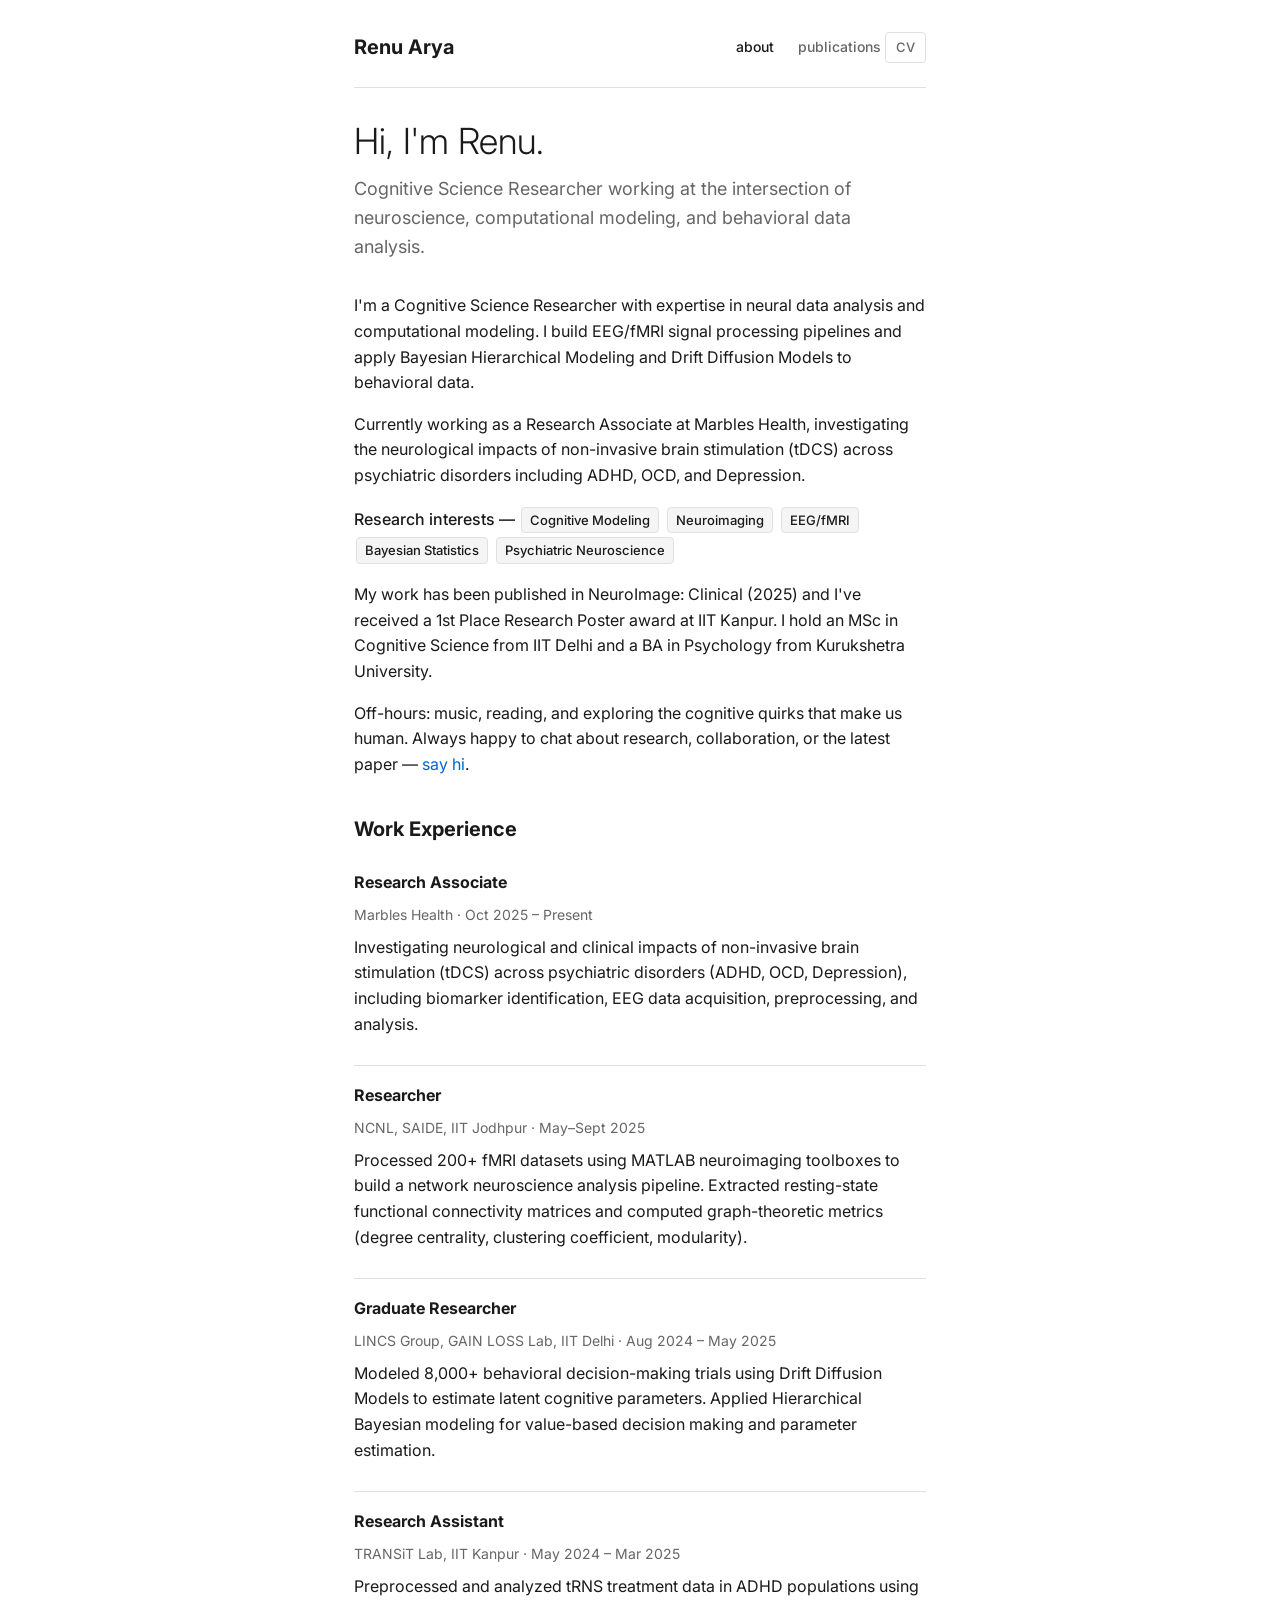
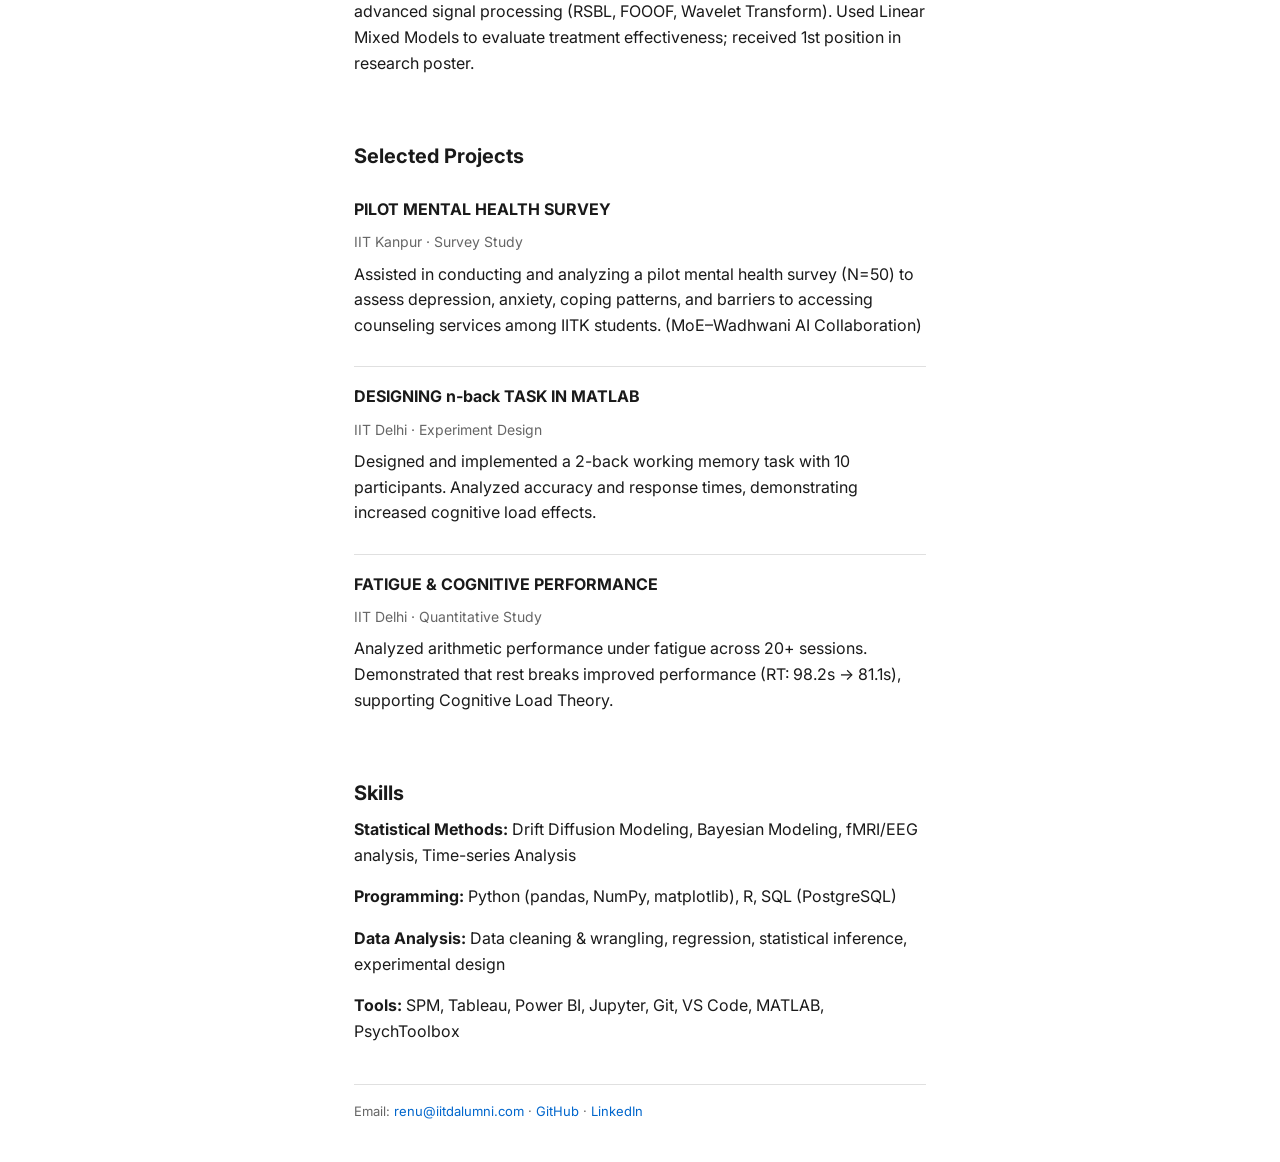
==== index.html @ 66cce2c5 "Add clean minimalist portfolio with HTML pages, CSS, and publications" ====
<!doctype html>
<html lang="en">
<head>
  <meta charset="utf-8">
  <meta name="viewport" content="width=device-width, initial-scale=1">
  <title>Renu Arya</title>
  <meta name="description" content="Renu Arya - Cognitive Science Researcher">
  <link rel="icon" href="data:image/svg+xml,%3Csvg xmlns='http://www.w3.org/2000/svg' viewBox='0 0 100 100'%3E%3Ctext y='75' font-size='70' fill='%23000'%3E%C2%A7%3C/text%3E%3C/svg%3E">
  <link rel="preconnect" href="https://fonts.googleapis.com">
  <link rel="preconnect" href="https://fonts.gstatic.com" crossorigin>
  <link href="https://fonts.googleapis.com/css2?family=Inter:wght@300;400;500;600;700&display=swap" rel="stylesheet">
  <link rel="stylesheet" href="css/style.css">
  <style>
    :root {
      --bg: #ffffff;
      --text: #1a1a1a;
      --muted: #666666;
      --border: #e0e0e0;
      --link: #0066cc;
      --max-width: 620px;
    }
    * { margin: 0; padding: 0; box-sizing: border-box; }
    body {
      background: var(--bg);
      color: var(--text);
      font-family: 'Inter', -apple-system, BlinkMacSystemFont, sans-serif;
      line-height: 1.6;
      font-size: 16px;
    }
    .shell-wide {
      width: 100%;
      max-width: var(--max-width);
      margin: 0 auto;
      padding: 24px;
    }
    .topbar {
      display: flex;
      justify-content: space-between;
      align-items: center;
      border-bottom: 1px solid var(--border);
      padding-bottom: 16px;
      margin-bottom: 32px;
    }
    .mark {
      font-size: 20px;
      font-weight: 700;
      color: var(--text);
      text-decoration: none;
    }
    nav a {
      color: var(--muted);
      text-decoration: none;
      font-size: 14px;
      font-weight: 500;
      margin-left: 20px;
    }
    nav a:hover { color: var(--text); }
    nav a.active { color: var(--text); }
    h1, h2, h3 {
      font-weight: 700;
      line-height: 1.2;
      margin-bottom: 12px;
    }
    h1 { font-size: 28px; }
    h2 { font-size: 20px; margin-top: 32px; }
    p { margin-bottom: 16px; }
    a { color: var(--link); text-decoration: none; }
    a:hover { text-decoration: underline; }
    .prose p { margin-bottom: 16px; }
    .tag {
      display: inline-block;
      background: #f5f5f5;
      border: 1px solid var(--border);
      padding: 2px 8px;
      border-radius: 4px;
      font-size: 13px;
      margin: 2px;
    }
    .section { margin: 40px 0; }
    .post {
      border-bottom: 1px solid var(--border);
      padding: 20px 0;
    }
    .post:last-child { border-bottom: none; }
    .post h3 { font-size: 16px; }
    .post .date { font-size: 13px; color: var(--muted); }
    .post p { margin-bottom: 8px; }
    .cv-link {
      display: inline-block;
      font-size: 13px;
      color: var(--muted);
      border: 1px solid var(--border);
      padding: 4px 10px;
      border-radius: 4px;
    }
    .cv-link:hover { background: #f5f5f5; }
  </style>
</head>
<body>
  <div class="shell-wide">
    <header class="topbar">
      <a class="mark" href="./">Renu Arya</a>
      <nav>
        <a href="./" class="active">about</a>
        <a href="publications.html">publications</a>
        <a href="cv.pdf" class="cv-link" target="_blank" rel="noopener">CV</a>
      </nav>
    </header>

    <section class="hero">
      <h1 style="font-size: 36px; font-weight: 300;">Hi, I'm Renu.</h1>
      <p style="font-size: 18px; color: var(--muted); margin-top: 8px;">
        Cognitive Science Researcher working at the intersection of neuroscience,
        computational modeling, and behavioral data analysis.
      </p>
    </section>

    <section class="about prose">
      <p>
        I'm a Cognitive Science Researcher with expertise in neural data analysis
        and computational modeling. I build EEG/fMRI signal processing pipelines
        and apply Bayesian Hierarchical Modeling and Drift Diffusion Models to
        behavioral data.
      </p>

      <p>
        Currently working as a Research Associate at Marbles Health, investigating
        the neurological impacts of non-invasive brain stimulation (tDCS) across
        psychiatric disorders including ADHD, OCD, and Depression.
      </p>

      <p class="interests"><span style="font-weight:500;">Research interests — </span>
        <span class="tag">Cognitive Modeling</span>
        <span class="tag">Neuroimaging</span>
        <span class="tag">EEG/fMRI</span>
        <span class="tag">Bayesian Statistics</span>
        <span class="tag">Psychiatric Neuroscience</span>
      </p>

      <p>
        My work has been published in NeuroImage: Clinical (2025) and I've received
        a 1st Place Research Poster award at IIT Kanpur. I hold an MSc in Cognitive
        Science from IIT Delhi and a BA in Psychology from Kurukshetra University.
      </p>

      <p>
        Off-hours: music, reading, and exploring the cognitive quirks that make
        us human. Always happy to chat about research, collaboration, or the latest
        paper — <a href="mailto:renu@iitdalumni.com">say hi</a>.
      </p>
    </section>

    <section class="section">
      <h2>Work Experience</h2>
      <div class="post">
        <h3>Research Associate</h3>
        <p style="font-size:14px; color:var(--muted); margin-bottom:8px;">
          Marbles Health · Oct 2025 – Present
        </p>
        <p>
          Investigating neurological and clinical impacts of non-invasive brain stimulation
          (tDCS) across psychiatric disorders (ADHD, OCD, Depression), including biomarker
          identification, EEG data acquisition, preprocessing, and analysis.
        </p>
      </div>
      <div class="post">
        <h3>Researcher</h3>
        <p style="font-size:14px; color:var(--muted); margin-bottom:8px;">
          NCNL, SAIDE, IIT Jodhpur · May–Sept 2025
        </p>
        <p>
          Processed 200+ fMRI datasets using MATLAB neuroimaging toolboxes to build a
          network neuroscience analysis pipeline. Extracted resting-state functional
          connectivity matrices and computed graph-theoretic metrics (degree centrality,
          clustering coefficient, modularity).
        </p>
      </div>
      <div class="post">
        <h3>Graduate Researcher</h3>
        <p style="font-size:14px; color:var(--muted); margin-bottom:8px;">
          LINCS Group, GAIN LOSS Lab, IIT Delhi · Aug 2024 – May 2025
        </p>
        <p>
          Modeled 8,000+ behavioral decision-making trials using Drift Diffusion Models
          to estimate latent cognitive parameters. Applied Hierarchical Bayesian modeling
          for value-based decision making and parameter estimation.
        </p>
      </div>
      <div class="post">
        <h3>Research Assistant</h3>
        <p style="font-size:14px; color:var(--muted); margin-bottom:8px;">
          TRANSiT Lab, IIT Kanpur · May 2024 – Mar 2025
        </p>
        <p>
          Preprocessed and analyzed tRNS treatment data in ADHD populations using advanced
          signal processing (RSBL, FOOOF, Wavelet Transform). Used Linear Mixed Models
          to evaluate treatment effectiveness; received 1st position in research poster.
        </p>
      </div>
    </section>

    <section class="section">
      <h2>Selected Projects</h2>
      <div class="post">
        <h3>PILOT MENTAL HEALTH SURVEY</h3>
        <p style="font-size:14px; color:var(--muted); margin-bottom:8px;">IIT Kanpur · Survey Study</p>
        <p>
          Assisted in conducting and analyzing a pilot mental health survey (N=50) to assess
          depression, anxiety, coping patterns, and barriers to accessing counseling services
          among IITK students. (MoE–Wadhwani AI Collaboration)
        </p>
      </div>
      <div class="post">
        <h3>DESIGNING n-back TASK IN MATLAB</h3>
        <p style="font-size:14px; color:var(--muted); margin-bottom:8px;">IIT Delhi · Experiment Design</p>
        <p>
          Designed and implemented a 2-back working memory task with 10 participants.
          Analyzed accuracy and response times, demonstrating increased cognitive load
          effects.
        </p>
      </div>
      <div class="post">
        <h3>FATIGUE &amp; COGNITIVE PERFORMANCE</h3>
        <p style="font-size:14px; color:var(--muted); margin-bottom:8px;">IIT Delhi · Quantitative Study</p>
        <p>
          Analyzed arithmetic performance under fatigue across 20+ sessions. Demonstrated
          that rest breaks improved performance (RT: 98.2s → 81.1s), supporting Cognitive
          Load Theory.
        </p>
      </div>
    </section>

    <section class="section">
      <h2>Skills</h2>
      <p><strong>Statistical Methods:</strong> Drift Diffusion Modeling, Bayesian Modeling, fMRI/EEG analysis, Time-series Analysis</p>
      <p><strong>Programming:</strong> Python (pandas, NumPy, matplotlib), R, SQL (PostgreSQL)</p>
      <p><strong>Data Analysis:</strong> Data cleaning & wrangling, regression, statistical inference, experimental design</p>
      <p><strong>Tools:</strong> SPM, Tableau, Power BI, Jupyter, Git, VS Code, MATLAB, PsychToolbox</p>
    </section>

    <footer style="border-top:1px solid var(--border); padding-top:16px; margin-top:40px; color:var(--muted); font-size:13px;">
      <p>
        Email: <a href="mailto:renu@iitdalumni.com">renu@iitdalumni.com</a> ·
        <a href="https://github.com/renuarya" target="_blank">GitHub</a> ·
        <a href="https://linkedin.com/in/renuarya" target="_blank">LinkedIn</a>
      </p>
    </footer>
  </div>
</body>
</html>
---- css/style.css ----
/* Renu Arya Portfolio CSS
   Clean, minimalist, black & white aesthetic */

:root {
  --bg: #ffffff;
  --text: #1a1a1a;
  --muted: #666666;
  --border: #e0e0e0;
  --link: #0066cc;
  --max-width: 620px;
}

* { margin: 0; padding: 0; box-sizing: border-box; }

body {
  background: var(--bg);
  color: var(--text);
  font-family: 'Inter', -apple-system, BlinkMacSystemFont, sans-serif;
  line-height: 1.6;
  font-size: 16px;
}

.shell-wide {
  width: 100%;
  max-width: var(--max-width);
  margin: 0 auto;
  padding: 24px;
}

/* Topbar */
.topbar {
  display: flex;
  justify-content: space-between;
  align-items: center;
  border-bottom: 1px solid var(--border);
  padding-bottom: 16px;
  margin-bottom: 32px;
}

.mark {
  font-size: 20px;
  font-weight: 700;
  color: var(--text);
  text-decoration: none;
}

nav a {
  color: var(--muted);
  text-decoration: none;
  font-size: 14px;
  font-weight: 500;
  margin-left: 20px;
}

nav a:hover { color: var(--text); }
nav a.active { color: var(--text); }

/* Typography */
h1, h2, h3 {
  font-weight: 700;
  line-height: 1.2;
  margin-bottom: 12px;
}

h1 { font-size: 28px; }
h2 { font-size: 20px; margin-top: 32px; }
h3 { font-size: 16px; }

p { margin-bottom: 16px; }
a { color: var(--link); }
a:hover { text-decoration: underline; }

/* Hero */
.hero { margin-bottom: 32px; }
.hero h1 { font-size: 36px; font-weight: 300; }
.hero p { color: var(--muted); font-size: 18px; }

/* About */
.interests { font-weight: 500; }
.tag {
  display: inline-block;
  background: #f5f5f5;
  border: 1px solid var(--border);
  padding: 2px 8px;
  border-radius: 4px;
  font-size: 13px;
  margin: 2px;
}

/* Posts */
.post {
  border-bottom: 1px solid var(--border);
  padding: 20px 0;
}
.post:last-child { border-bottom: none; }

.post-title { font-size: 16px; font-weight: 600; }
.post meta { font-size: 13px; color: var(--muted); margin-bottom: 8px; }
.highlight { background: #f8f8f8; padding: 2px 4px; border-radius: 3px; }

/* CV Link */
.cv-link {
  display: inline-block;
  font-size: 13px;
  color: var(--muted);
  border: 1px solid var(--border);
  padding: 4px 10px;
  border-radius: 4px;
  margin: 8px 0;
}
.cv-link:hover { background: #f5f5f5; }

/* Footer */
footer {
  border-top: 1px solid var(--border);
  padding-top: 16px;
  margin-top: 40px;
  color: var(--muted);
  font-size: 13px;
}
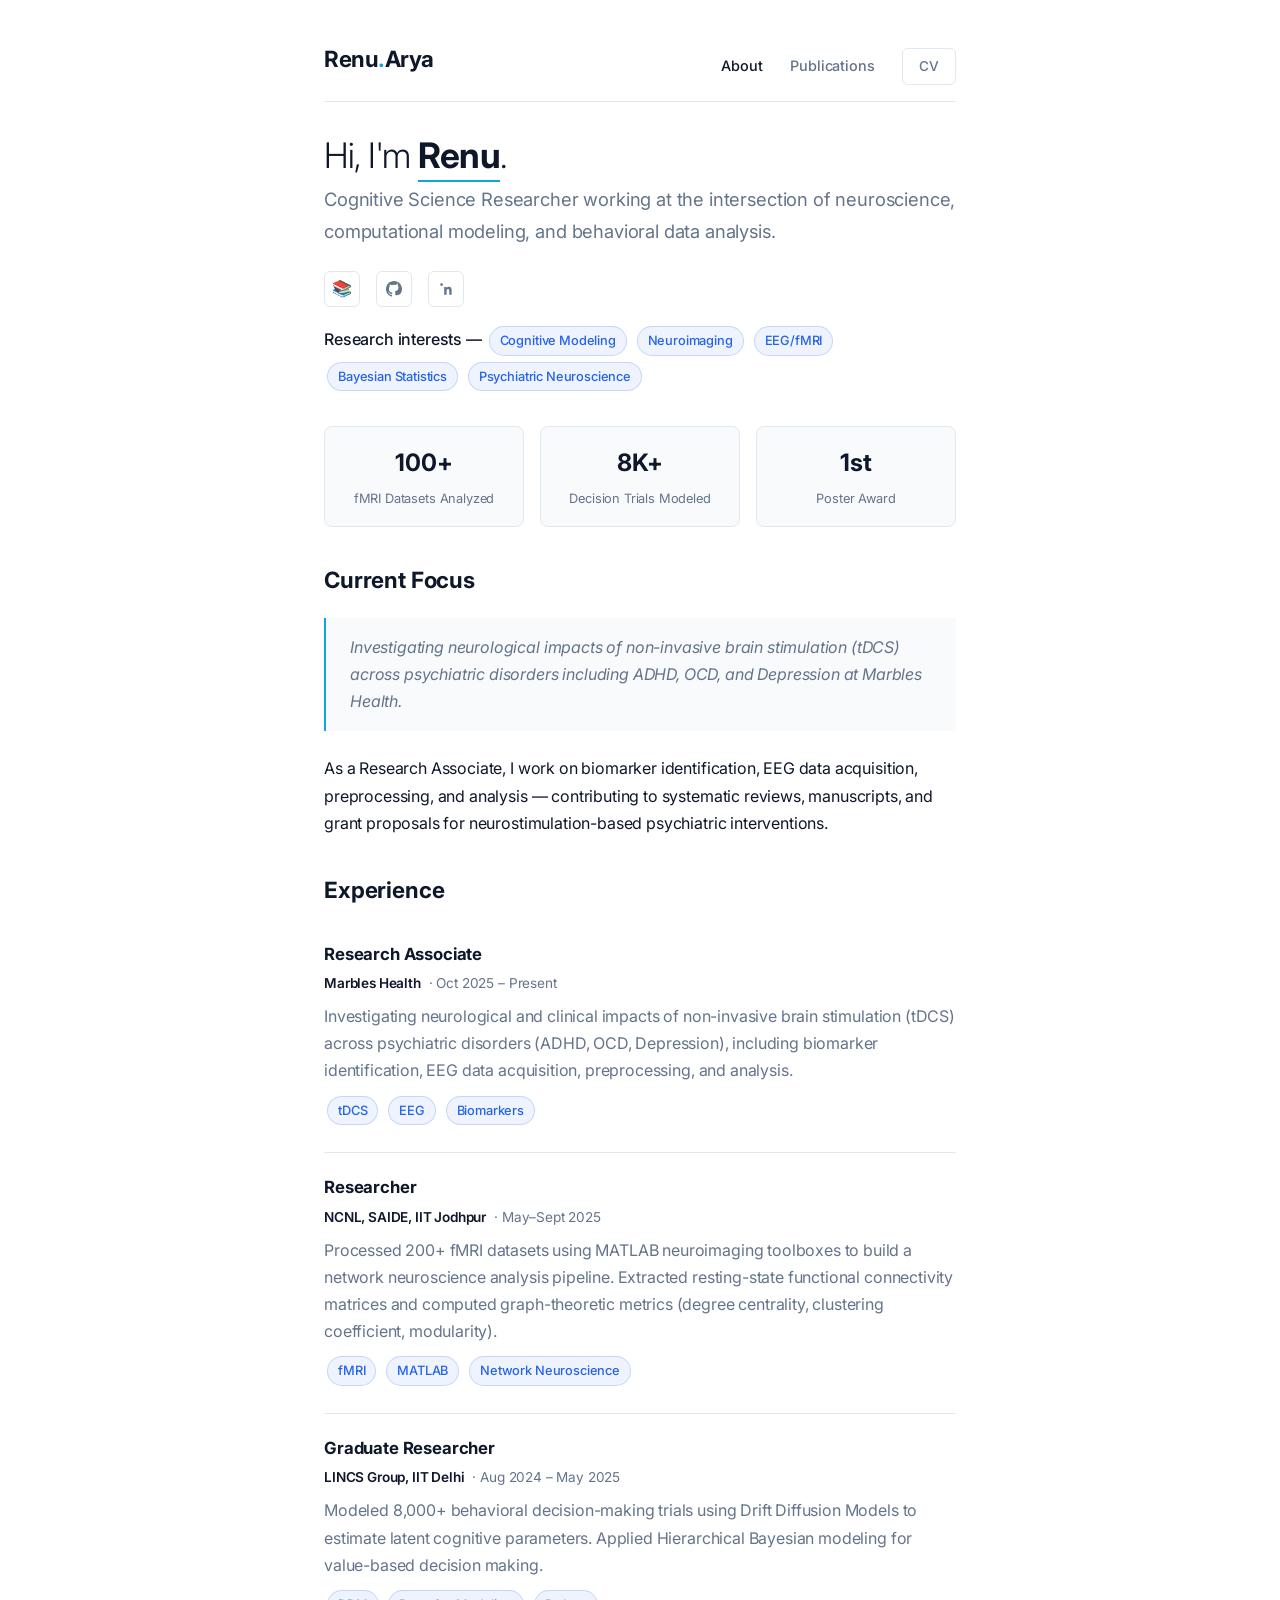
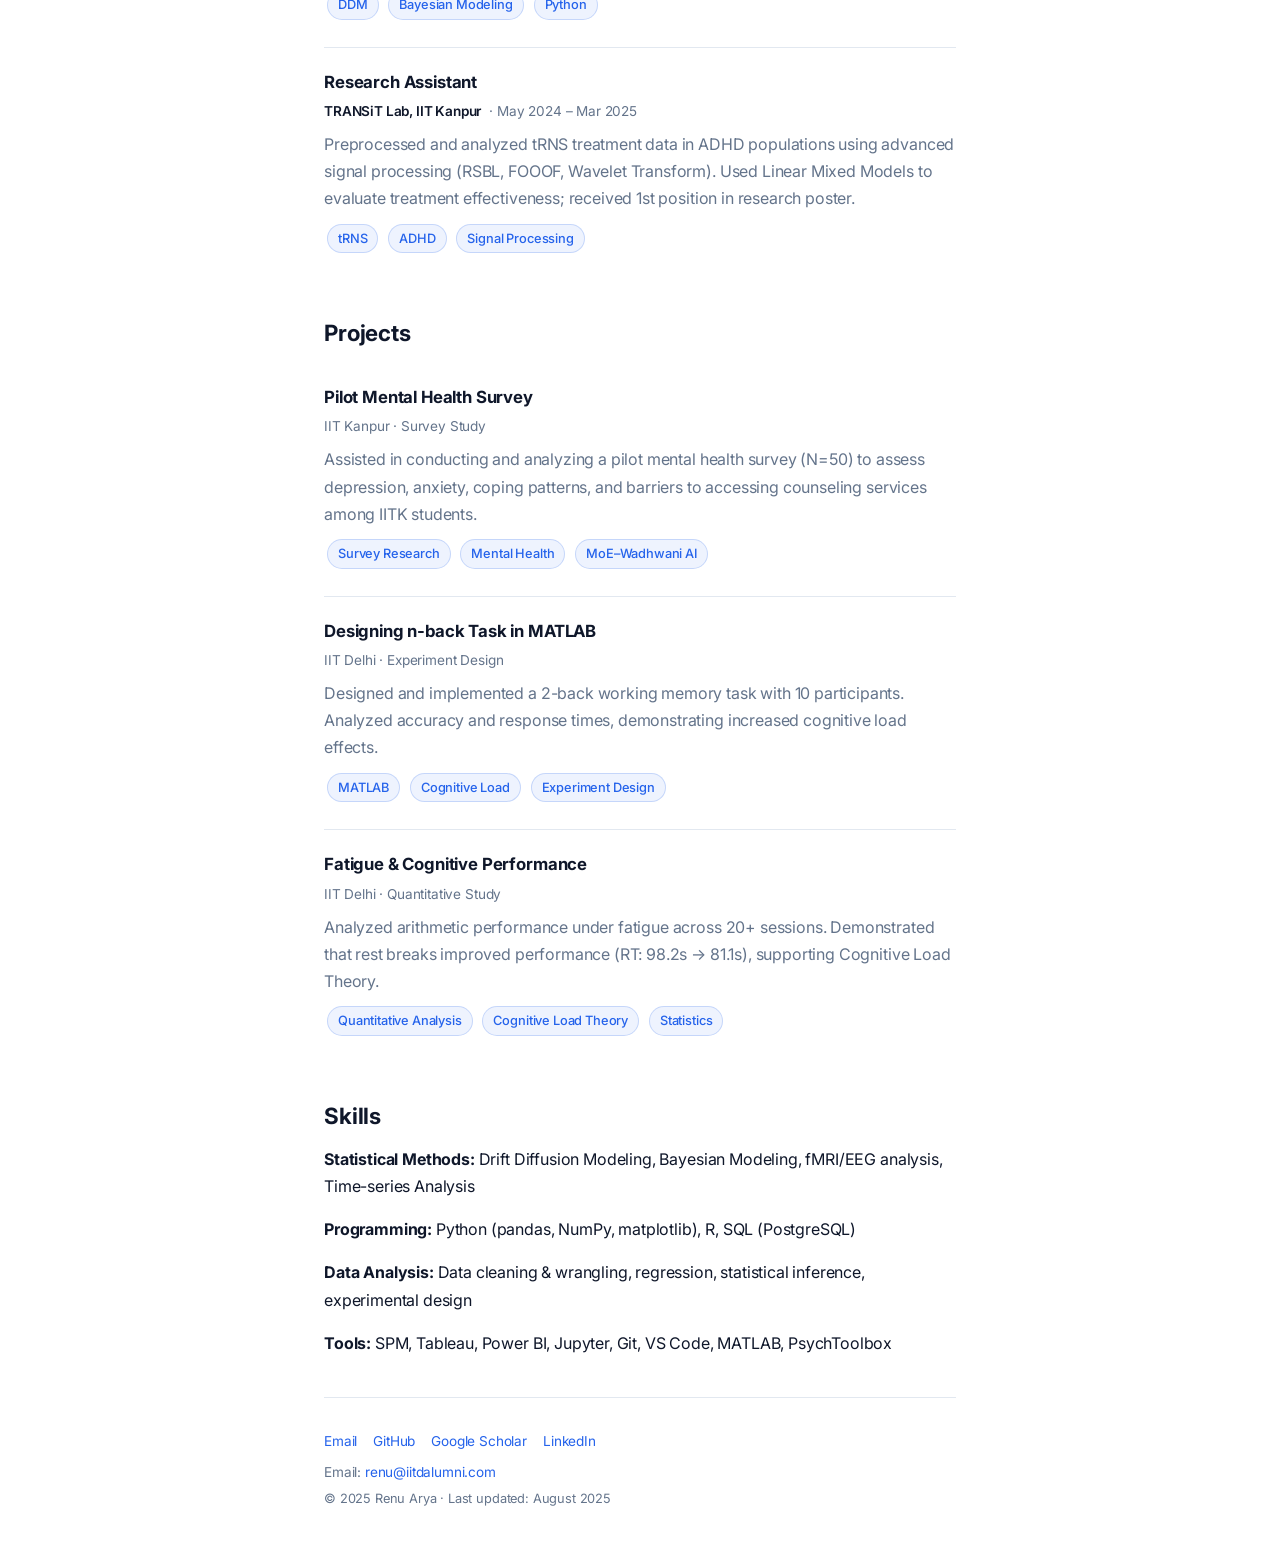
==== commit 4e0309c4: "Restyle portfolio: elegant B&W design with social links (Scholar, GitHub, LinkedIn) - Enhanced typog" ====
--- a/index.html
+++ b/index.html
@@ -3,230 +3,348 @@
 <head>
   <meta charset="utf-8">
   <meta name="viewport" content="width=device-width, initial-scale=1">
-  <title>Renu Arya</title>
-  <meta name="description" content="Renu Arya - Cognitive Science Researcher">
+  <title>Renu Arya — Cognitive Science Researcher</title>
+  <meta name="description" content="Renu Arya - Cognitive Science Researcher specializing in EEG/fMRI analysis, computational modeling, and neurotechnology. Research Associate at Marbles Health.">
   <link rel="icon" href="data:image/svg+xml,%3Csvg xmlns='http://www.w3.org/2000/svg' viewBox='0 0 100 100'%3E%3Ctext y='75' font-size='70' fill='%23000'%3E%C2%A7%3C/text%3E%3C/svg%3E">
   <link rel="preconnect" href="https://fonts.googleapis.com">
   <link rel="preconnect" href="https://fonts.gstatic.com" crossorigin>
-  <link href="https://fonts.googleapis.com/css2?family=Inter:wght@300;400;500;600;700&display=swap" rel="stylesheet">
-  <link rel="stylesheet" href="css/style.css">
+  <link href="https://fonts.googleapis.com/css2?family=Inter:wght@300;400;500;600;700&family=Playfair+Display:wght@400;700&display=swap" rel="stylesheet">
   <style>
     :root {
       --bg: #ffffff;
-      --text: #1a1a1a;
-      --muted: #666666;
-      --border: #e0e0e0;
-      --link: #0066cc;
-      --max-width: 620px;
+      --text: #0f172a;
+      --muted: #64748b;
+      --border: #e2e8f0;
+      --border-dark: #cbd5e1;
+      --link: #2563eb;
+      --link-hover: #1d4ed8;
+      --accent: #0ea5e0;
+      --max-width: 680px;
     }
     * { margin: 0; padding: 0; box-sizing: border-box; }
     body {
       background: var(--bg);
       color: var(--text);
       font-family: 'Inter', -apple-system, BlinkMacSystemFont, sans-serif;
-      line-height: 1.6;
+      line-height: 1.7;
       font-size: 16px;
-    }
+      letter-spacing: -0.01em;
+    }
+    h1, h2, h3 { font-weight: 700; line-height: 1.2; }
+    h1 { font-size: 2.5rem; letter-spacing: -0.5px; }
+    h2 { font-size: 1.4rem; margin-top: 2.5rem; margin-bottom: 1rem; }
+    h3 { font-size: 1.1rem; margin-bottom: 0.5rem; }
+    p { margin-bottom: 1rem; }
+    a { color: var(--link); text-decoration: none; }
+    a:hover { color: var(--link-hover); text-decoration: underline; }
     .shell-wide {
       width: 100%;
       max-width: var(--max-width);
       margin: 0 auto;
-      padding: 24px;
+      padding: 32px 24px;
     }
     .topbar {
       display: flex;
       justify-content: space-between;
       align-items: center;
       border-bottom: 1px solid var(--border);
-      padding-bottom: 16px;
-      margin-bottom: 32px;
+      padding-bottom: 1rem;
+      margin-bottom: 2rem;
     }
     .mark {
-      font-size: 20px;
+      font-size: 1.4rem;
       font-weight: 700;
       color: var(--text);
       text-decoration: none;
+      letter-spacing: -0.5px;
+    }
+    .mark .dot {
+      color: var(--accent);
     }
     nav a {
       color: var(--muted);
       text-decoration: none;
-      font-size: 14px;
+      font-size: 0.9rem;
       font-weight: 500;
-      margin-left: 20px;
+      margin-left: 1.5rem;
+      transition: color 0.15s ease;
     }
     nav a:hover { color: var(--text); }
     nav a.active { color: var(--text); }
-    h1, h2, h3 {
+    .hero { margin-bottom: 2rem; }
+    .hero .name {
+      font-size: 2.2rem;
+      font-weight: 300;
+      letter-spacing: -0.5px;
+    }
+    .hero .name .highlight {
       font-weight: 700;
-      line-height: 1.2;
-      margin-bottom: 12px;
-    }
-    h1 { font-size: 28px; }
-    h2 { font-size: 20px; margin-top: 32px; }
-    p { margin-bottom: 16px; }
-    a { color: var(--link); text-decoration: none; }
-    a:hover { text-decoration: underline; }
-    .prose p { margin-bottom: 16px; }
+      color: var(--text);
+      border-bottom: 2px solid var(--accent);
+      padding-bottom: 4px;
+    }
+    .hero .title {
+      font-size: 1.15rem;
+      color: var(--muted);
+      margin-top: 0.5rem;
+      font-weight: 400;
+    }
+    .social-links {
+      display: flex;
+      gap: 1rem;
+      margin-top: 1.5rem;
+    }
+    .social-links a {
+      display: inline-flex;
+      align-items: center;
+      justify-content: center;
+      width: 36px;
+      height: 36px;
+      border: 1px solid var(--border);
+      border-radius: 6px;
+      color: var(--muted);
+      transition: all 0.15s ease;
+    }
+    .social-links a:hover {
+      color: var(--link);
+      border-color: var(--link);
+    }
     .tag {
       display: inline-block;
-      background: #f5f5f5;
-      border: 1px solid var(--border);
-      padding: 2px 8px;
-      border-radius: 4px;
-      font-size: 13px;
-      margin: 2px;
-    }
-    .section { margin: 40px 0; }
+      background: rgba(37, 99, 235, 0.08);
+      color: var(--link);
+      border: 1px solid rgba(37, 99, 235, 0.2);
+      padding: 3px 10px;
+      border-radius: 20px;
+      font-size: 0.8rem;
+      font-weight: 500;
+      margin: 3px;
+    }
+    .section { margin: 2.5rem 0; }
     .post {
       border-bottom: 1px solid var(--border);
-      padding: 20px 0;
+      padding: 1.5rem 0;
     }
     .post:last-child { border-bottom: none; }
-    .post h3 { font-size: 16px; }
-    .post .date { font-size: 13px; color: var(--muted); }
-    .post p { margin-bottom: 8px; }
+    .post h3 { font-size: 1.05rem; }
+    .post .meta {
+      font-size: 0.85rem;
+      color: var(--muted);
+      margin-bottom: 0.5rem;
+      display: flex;
+      gap: 0.5rem;
+      align-items: center;
+    }
+    .post .meta .org { font-weight: 600; color: var(--text); }
+    .post p { color: var(--muted); margin-bottom: 0.5rem; }
+    .post .tags { margin-top: 0.5rem; }
     .cv-link {
       display: inline-block;
-      font-size: 13px;
+      font-size: 0.85rem;
       color: var(--muted);
       border: 1px solid var(--border);
-      padding: 4px 10px;
-      border-radius: 4px;
-    }
-    .cv-link:hover { background: #f5f5f5; }
+      padding: 6px 16px;
+      border-radius: 6px;
+      transition: all 0.15s ease;
+      margin-top: 1rem;
+    }
+    .cv-link:hover {
+      background: var(--bg);
+      color: var(--text);
+      border-color: var(--border-dark);
+    }
+    .stats-grid {
+      display: grid;
+      grid-template-columns: repeat(auto-fit, minmax(150px, 1fr));
+      gap: 1rem;
+      margin-top: 1.5rem;
+    }
+    .stat-card {
+      background: #f8fafc;
+      border: 1px solid var(--border);
+      padding: 1rem;
+      border-radius: 8px;
+      text-align: center;
+    }
+    .stat-card .value {
+      font-size: 1.5rem;
+      font-weight: 700;
+      color: var(--text);
+    }
+    .stat-card .label {
+      font-size: 0.8rem;
+      color: var(--muted);
+      margin-top: 0.25rem;
+    }
+    footer {
+      border-top: 1px solid var(--border);
+      padding-top: 1.5rem;
+      margin-top: 2rem;
+      color: var(--muted);
+      font-size: 0.85rem;
+    }
+    .footer-links {
+      display: flex;
+      gap: 1rem;
+      margin: 0.5rem 0;
+    }
+    .divider {
+      height: 1px;
+      background: var(--border);
+      margin: 2rem 0;
+    }
+    .quote {
+      font-style: italic;
+      color: var(--muted);
+      border-left: 2px solid var(--accent);
+      padding: 1rem 1.5rem;
+      margin: 1.5rem 0;
+      background: #f8fafc;
+    }
   </style>
 </head>
 <body>
   <div class="shell-wide">
     <header class="topbar">
-      <a class="mark" href="./">Renu Arya</a>
+      <a class="mark" href="./">Renu<span class="dot">.</span>Arya</a>
       <nav>
-        <a href="./" class="active">about</a>
-        <a href="publications.html">publications</a>
-        <a href="cv.pdf" class="cv-link" target="_blank" rel="noopener">CV</a>
+        <a href="./" class="active">About</a>
+        <a href="publications.html">Publications</a>
+        <a href="cv.md" class="cv-link" target="_blank" rel="noopener">CV</a>
       </nav>
     </header>
 
     <section class="hero">
-      <h1 style="font-size: 36px; font-weight: 300;">Hi, I'm Renu.</h1>
-      <p style="font-size: 18px; color: var(--muted); margin-top: 8px;">
+      <h1 class="name">Hi, I'm <span class="highlight">Renu</span>.</h1>
+      <p class="title">
         Cognitive Science Researcher working at the intersection of neuroscience,
         computational modeling, and behavioral data analysis.
       </p>
-    </section>
-
-    <section class="about prose">
-      <p>
-        I'm a Cognitive Science Researcher with expertise in neural data analysis
-        and computational modeling. I build EEG/fMRI signal processing pipelines
-        and apply Bayesian Hierarchical Modeling and Drift Diffusion Models to
-        behavioral data.
-      </p>
-
-      <p>
-        Currently working as a Research Associate at Marbles Health, investigating
-        the neurological impacts of non-invasive brain stimulation (tDCS) across
-        psychiatric disorders including ADHD, OCD, and Depression.
-      </p>
-
-      <p class="interests"><span style="font-weight:500;">Research interests — </span>
+      
+      <div class="social-links">
+        <a href="https://scholar.google.com/citations?hl=en&user=OG6-NsIAAAAJ" target="_blank" rel="noopener" title="Google Scholar">
+          📚
+        </a>
+        <a href="https://github.com/RenuArya" target="_blank" rel="noopener" title="GitHub">
+          <svg xmlns="http://www.w3.org/2000/svg" width="16" height="16" viewBox="0 0 24 24" fill="currentColor"><path d="M12 0c-6.627 0-12 5.373-12 12 0 5.302 3.438 9.8 8.207 11.387.6.111.819-.261.819-.58 0-.285-.01-1.04-.015-2.04-3.338.726-4.042-1.61-4.042-1.61C4.422 18.07 3.631 17.7 3.631 17.7c-1.088-.744.083-.729.083-.729 1.205.084 1.839 1.237 1.839 1.237 1.07 1.834 2.807 1.304 3.492.997.108-.775.417-1.304.76-1.604-2.665-.3-5.467-1.332-5.467-5.931 0-1.31.469-2.381 1.236-3.221-.124-.303-.535-1.524.117-3.176 0 0 1.008-.322 3.301 1.23A11.55 11.55 0 0112 5.803c1.02.005 2.047.138 3 .375 2.291-1.552 2.291-3.379 2.291-3.379.653 1.653.242 2.874.117 3.176.77.84 1.235 1.911 1.235 3.221 0 4.609-2.813 5.624-5.487 5.921.43.372.823 1.103.823 2.222 0 1.606-.013 2.898-.013 3.291 0 .322.216.697.825.578C20.565 22.092 24 17.592 24 12 24 5.373 18.627 0 12 0z"/></svg>
+        </a>
+        <a href="https://www.linkedin.com/in/renuarya07/" target="_blank" rel="noopener" title="LinkedIn">
+          <svg xmlns="http://www.w3.org/2000/svg" width="16" height="16" viewBox="0 0 24 24" fill="currentColor"><path d="M20.447 20.452h-3.554v-5.569c0-1.328-.027-3.037-1.852-3.037-1.853 0-2.136 1.445-2.136 2.939v5.667H9.351V9h3.414v1.561h.046c.477-.9 1.637-1.85 3.37-1.85 3.601 0 4.267 2.37 4.267 5.455v6.287zM5.337 7.433a2.062 2.062 0 01-2.063-2.065 2.064 2.064 0 112.063 2.065zm1.782 13.019H3.555V9h3.564v11.452zM7.119 20.452V9l-3.564-.021V20.452z"/></svg>
+        </a>
+      </div>
+      
+      <p class="interests" style="margin-top: 1rem;"><span style="font-weight:500;">Research interests — </span>
         <span class="tag">Cognitive Modeling</span>
         <span class="tag">Neuroimaging</span>
         <span class="tag">EEG/fMRI</span>
         <span class="tag">Bayesian Statistics</span>
         <span class="tag">Psychiatric Neuroscience</span>
       </p>
-
+    </section>
+
+    <div class="stats-grid">
+      <div class="stat-card">
+        <div class="value">100+</div>
+        <div class="label">fMRI Datasets Analyzed</div>
+      </div>
+      <div class="stat-card">
+        <div class="value">8K+</div>
+        <div class="label">Decision Trials Modeled</div>
+      </div>
+      <div class="stat-card">
+        <div class="value">1st</div>
+        <div class="label">Poster Award</div>
+      </div>
+    </div>
+
+    <section class="section">
+      <h2>Current Focus</h2>
+      <div class="quote">
+        Investigating neurological impacts of non-invasive brain stimulation (tDCS)
+        across psychiatric disorders including ADHD, OCD, and Depression at Marbles Health.
+      </div>
       <p>
-        My work has been published in NeuroImage: Clinical (2025) and I've received
-        a 1st Place Research Poster award at IIT Kanpur. I hold an MSc in Cognitive
-        Science from IIT Delhi and a BA in Psychology from Kurukshetra University.
+        As a Research Associate, I work on biomarker identification, EEG data acquisition,
+        preprocessing, and analysis — contributing to systematic reviews, manuscripts, and
+        grant proposals for neurostimulation-based psychiatric interventions.
       </p>
-
-      <p>
-        Off-hours: music, reading, and exploring the cognitive quirks that make
-        us human. Always happy to chat about research, collaboration, or the latest
-        paper — <a href="mailto:renu@iitdalumni.com">say hi</a>.
-      </p>
     </section>
 
     <section class="section">
-      <h2>Work Experience</h2>
+      <h2>Experience</h2>
       <div class="post">
         <h3>Research Associate</h3>
-        <p style="font-size:14px; color:var(--muted); margin-bottom:8px;">
-          Marbles Health · Oct 2025 – Present
-        </p>
-        <p>
-          Investigating neurological and clinical impacts of non-invasive brain stimulation
-          (tDCS) across psychiatric disorders (ADHD, OCD, Depression), including biomarker
-          identification, EEG data acquisition, preprocessing, and analysis.
-        </p>
+        <div class="meta"><span class="org">Marbles Health</span> · Oct 2025 – Present</div>
+        <p>Investigating neurological and clinical impacts of non-invasive brain stimulation (tDCS) across psychiatric disorders (ADHD, OCD, Depression), including biomarker identification, EEG data acquisition, preprocessing, and analysis.</p>
+        <div class="tags">
+          <span class="tag">tDCS</span>
+          <span class="tag">EEG</span>
+          <span class="tag">Biomarkers</span>
+        </div>
       </div>
       <div class="post">
         <h3>Researcher</h3>
-        <p style="font-size:14px; color:var(--muted); margin-bottom:8px;">
-          NCNL, SAIDE, IIT Jodhpur · May–Sept 2025
-        </p>
-        <p>
-          Processed 200+ fMRI datasets using MATLAB neuroimaging toolboxes to build a
-          network neuroscience analysis pipeline. Extracted resting-state functional
-          connectivity matrices and computed graph-theoretic metrics (degree centrality,
-          clustering coefficient, modularity).
-        </p>
+        <div class="meta"><span class="org">NCNL, SAIDE, IIT Jodhpur</span> · May–Sept 2025</div>
+        <p>Processed 200+ fMRI datasets using MATLAB neuroimaging toolboxes to build a network neuroscience analysis pipeline. Extracted resting-state functional connectivity matrices and computed graph-theoretic metrics (degree centrality, clustering coefficient, modularity).</p>
+        <div class="tags">
+          <span class="tag">fMRI</span>
+          <span class="tag">MATLAB</span>
+          <span class="tag">Network Neuroscience</span>
+        </div>
       </div>
       <div class="post">
         <h3>Graduate Researcher</h3>
-        <p style="font-size:14px; color:var(--muted); margin-bottom:8px;">
-          LINCS Group, GAIN LOSS Lab, IIT Delhi · Aug 2024 – May 2025
-        </p>
-        <p>
-          Modeled 8,000+ behavioral decision-making trials using Drift Diffusion Models
-          to estimate latent cognitive parameters. Applied Hierarchical Bayesian modeling
-          for value-based decision making and parameter estimation.
-        </p>
+        <div class="meta"><span class="org">LINCS Group, IIT Delhi</span> · Aug 2024 – May 2025</div>
+        <p>Modeled 8,000+ behavioral decision-making trials using Drift Diffusion Models to estimate latent cognitive parameters. Applied Hierarchical Bayesian modeling for value-based decision making.</p>
+        <div class="tags">
+          <span class="tag">DDM</span>
+          <span class="tag">Bayesian Modeling</span>
+          <span class="tag">Python</span>
+        </div>
       </div>
       <div class="post">
         <h3>Research Assistant</h3>
-        <p style="font-size:14px; color:var(--muted); margin-bottom:8px;">
-          TRANSiT Lab, IIT Kanpur · May 2024 – Mar 2025
-        </p>
-        <p>
-          Preprocessed and analyzed tRNS treatment data in ADHD populations using advanced
-          signal processing (RSBL, FOOOF, Wavelet Transform). Used Linear Mixed Models
-          to evaluate treatment effectiveness; received 1st position in research poster.
-        </p>
+        <div class="meta"><span class="org">TRANSiT Lab, IIT Kanpur</span> · May 2024 – Mar 2025</div>
+        <p>Preprocessed and analyzed tRNS treatment data in ADHD populations using advanced signal processing (RSBL, FOOOF, Wavelet Transform). Used Linear Mixed Models to evaluate treatment effectiveness; received 1st position in research poster.</p>
+        <div class="tags">
+          <span class="tag">tRNS</span>
+          <span class="tag">ADHD</span>
+          <span class="tag">Signal Processing</span>
+        </div>
       </div>
     </section>
 
     <section class="section">
-      <h2>Selected Projects</h2>
-      <div class="post">
-        <h3>PILOT MENTAL HEALTH SURVEY</h3>
-        <p style="font-size:14px; color:var(--muted); margin-bottom:8px;">IIT Kanpur · Survey Study</p>
-        <p>
-          Assisted in conducting and analyzing a pilot mental health survey (N=50) to assess
-          depression, anxiety, coping patterns, and barriers to accessing counseling services
-          among IITK students. (MoE–Wadhwani AI Collaboration)
-        </p>
-      </div>
-      <div class="post">
-        <h3>DESIGNING n-back TASK IN MATLAB</h3>
-        <p style="font-size:14px; color:var(--muted); margin-bottom:8px;">IIT Delhi · Experiment Design</p>
-        <p>
-          Designed and implemented a 2-back working memory task with 10 participants.
-          Analyzed accuracy and response times, demonstrating increased cognitive load
-          effects.
-        </p>
-      </div>
-      <div class="post">
-        <h3>FATIGUE &amp; COGNITIVE PERFORMANCE</h3>
-        <p style="font-size:14px; color:var(--muted); margin-bottom:8px;">IIT Delhi · Quantitative Study</p>
-        <p>
-          Analyzed arithmetic performance under fatigue across 20+ sessions. Demonstrated
-          that rest breaks improved performance (RT: 98.2s → 81.1s), supporting Cognitive
-          Load Theory.
-        </p>
+      <h2>Projects</h2>
+      <div class="post">
+        <h3>Pilot Mental Health Survey</h3>
+        <div class="meta">IIT Kanpur · Survey Study</div>
+        <p>Assisted in conducting and analyzing a pilot mental health survey (N=50) to assess depression, anxiety, coping patterns, and barriers to accessing counseling services among IITK students.</p>
+        <div class="tags">
+          <span class="tag">Survey Research</span>
+          <span class="tag">Mental Health</span>
+          <span class="tag">MoE–Wadhwani AI</span>
+        </div>
+      </div>
+      <div class="post">
+        <h3>Designing n-back Task in MATLAB</h3>
+        <div class="meta">IIT Delhi · Experiment Design</div>
+        <p>Designed and implemented a 2-back working memory task with 10 participants. Analyzed accuracy and response times, demonstrating increased cognitive load effects.</p>
+        <div class="tags">
+          <span class="tag">MATLAB</span>
+          <span class="tag">Cognitive Load</span>
+          <span class="tag">Experiment Design</span>
+        </div>
+      </div>
+      <div class="post">
+        <h3>Fatigue & Cognitive Performance</h3>
+        <div class="meta">IIT Delhi · Quantitative Study</div>
+        <p>Analyzed arithmetic performance under fatigue across 20+ sessions. Demonstrated that rest breaks improved performance (RT: 98.2s → 81.1s), supporting Cognitive Load Theory.</p>
+        <div class="tags">
+          <span class="tag">Quantitative Analysis</span>
+          <span class="tag">Cognitive Load Theory</span>
+          <span class="tag">Statistics</span>
+        </div>
       </div>
     </section>
 
@@ -238,12 +356,19 @@
       <p><strong>Tools:</strong> SPM, Tableau, Power BI, Jupyter, Git, VS Code, MATLAB, PsychToolbox</p>
     </section>
 
-    <footer style="border-top:1px solid var(--border); padding-top:16px; margin-top:40px; color:var(--muted); font-size:13px;">
-      <p>
-        Email: <a href="mailto:renu@iitdalumni.com">renu@iitdalumni.com</a> ·
-        <a href="https://github.com/renuarya" target="_blank">GitHub</a> ·
-        <a href="https://linkedin.com/in/renuarya" target="_blank">LinkedIn</a>
-      </p>
+    <footer>
+      <div class="footer-links">
+        <a href="mailto:renu@iitdalumni.com">Email</a>
+        <a href="https://github.com/RenuArya" target="_blank" rel="noopener">GitHub</a>
+        <a href="https://scholar.google.com/citations?hl=en&user=OG6-NsIAAAAJ" target="_blank" rel="noopener">Google Scholar</a>
+        <a href="https://www.linkedin.com/in/renuarya07/" target="_blank" rel="noopener">LinkedIn</a>
+      </div>
+      <div style="margin-top: 0.5rem;">
+        Email: <a href="mailto:renu@iitdalumni.com">renu@iitdalumni.com</a>
+      </div>
+      <div style="margin-top: 0.25rem; font-size: 0.8rem;">
+        &copy; 2025 Renu Arya · Last updated: August 2025
+      </div>
     </footer>
   </div>
 </body>
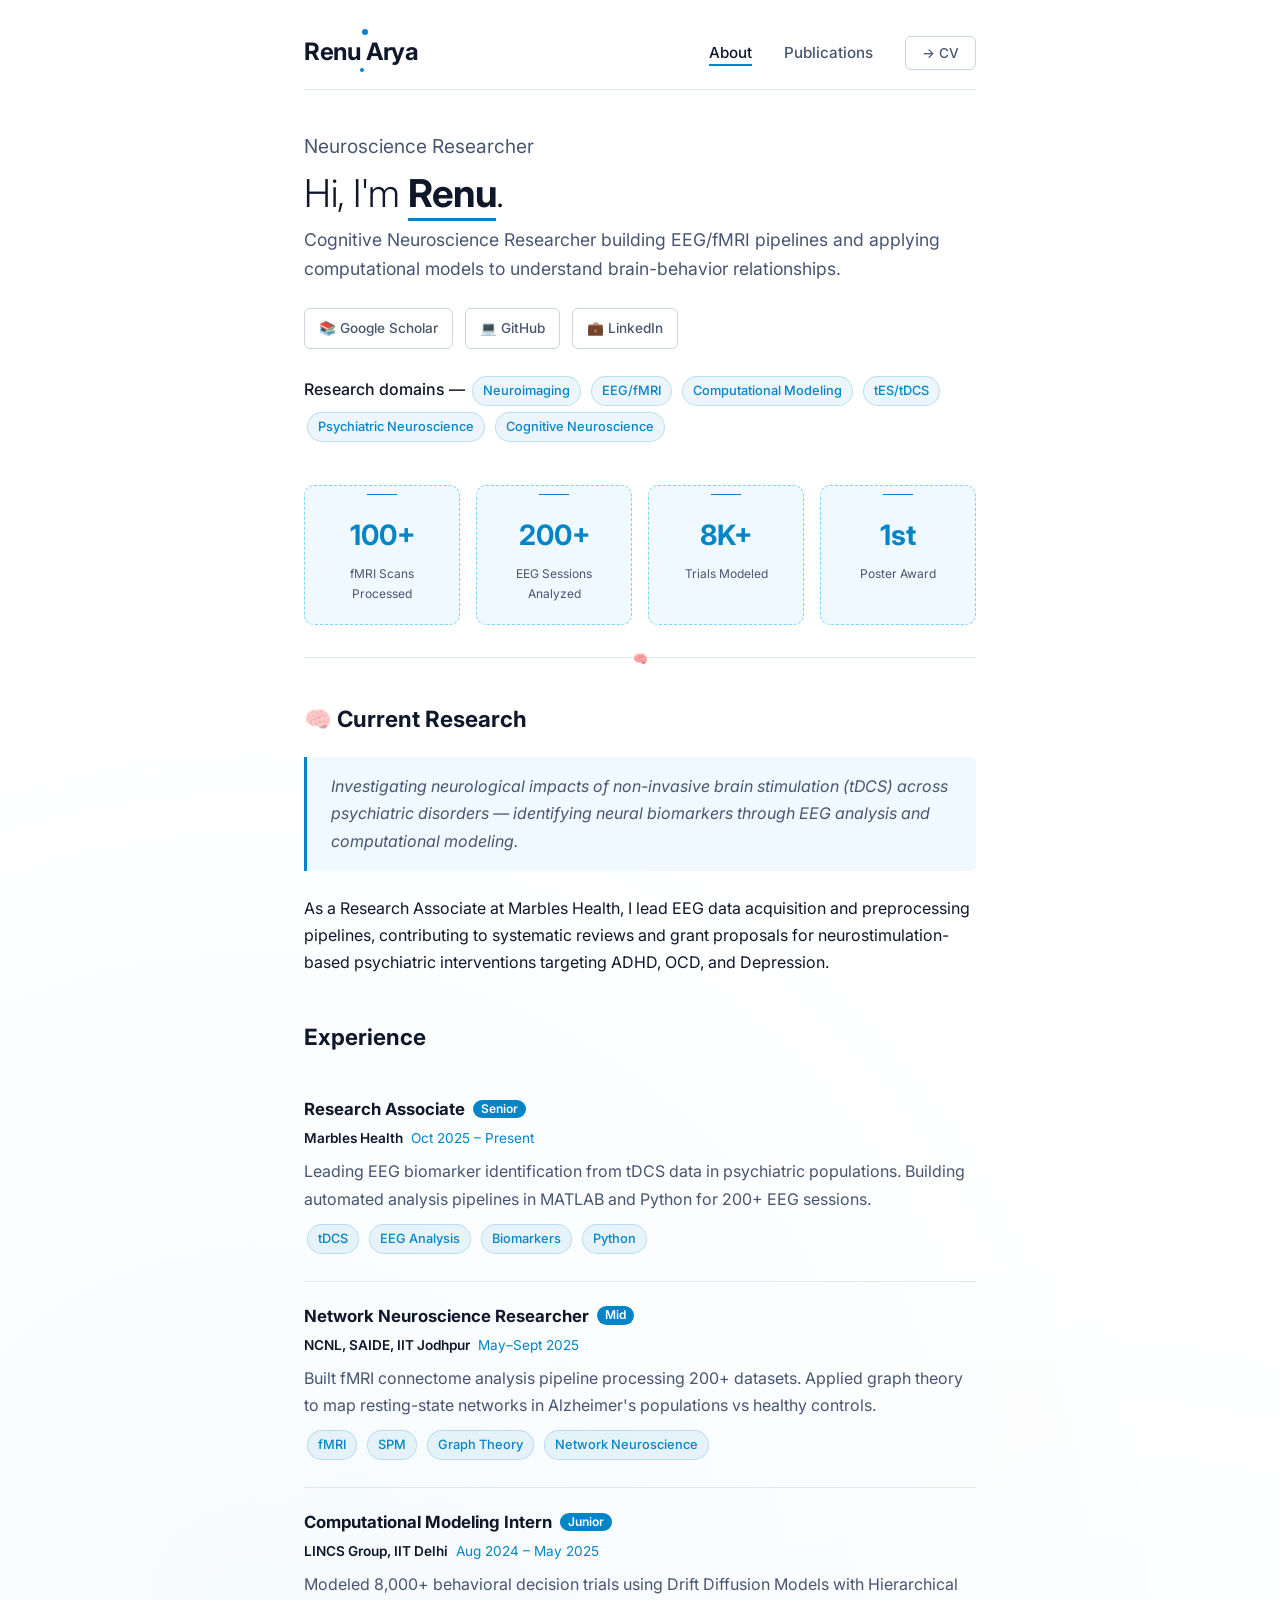
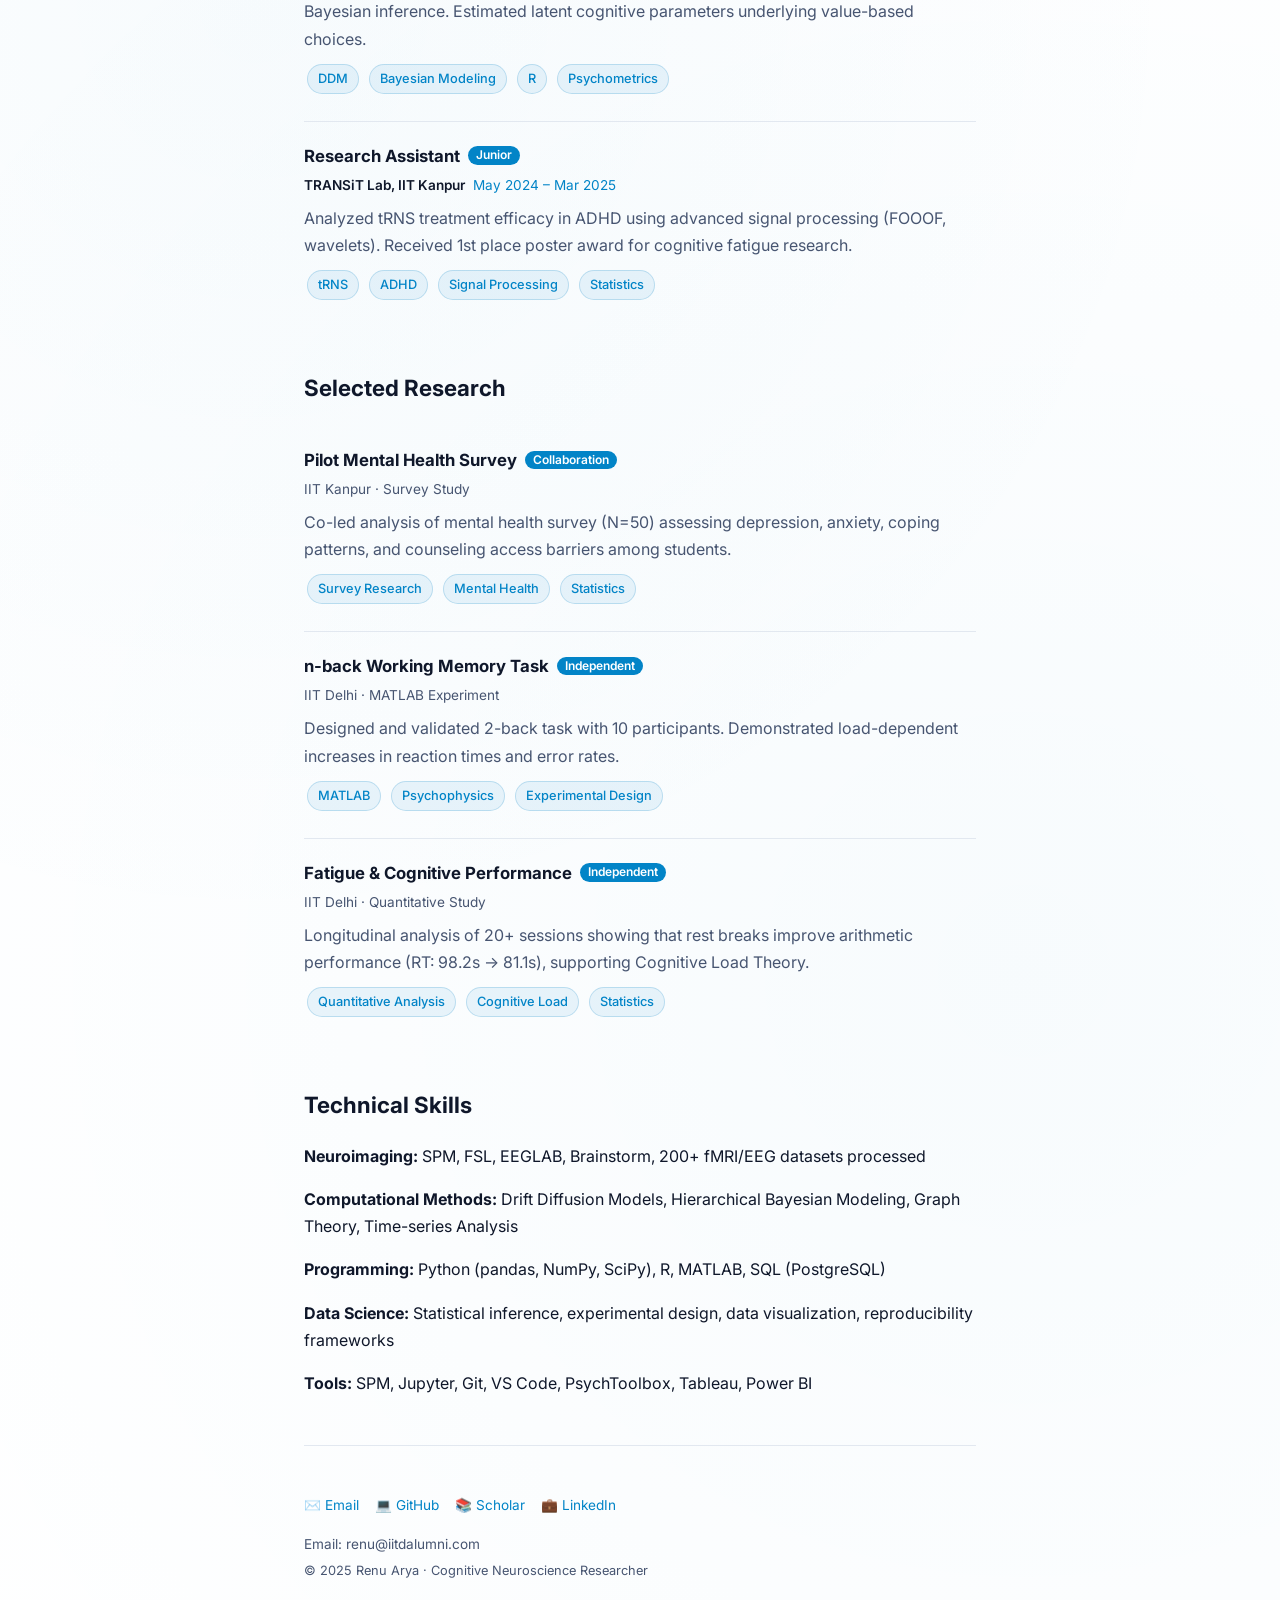
==== commit f4ab2a39: "Redesign portfolio with neuroscience theme - Added brain-inspired design elements (neuron icon, subt" ====
--- a/index.html
+++ b/index.html
@@ -3,23 +3,25 @@
 <head>
   <meta charset="utf-8">
   <meta name="viewport" content="width=device-width, initial-scale=1">
-  <title>Renu Arya — Cognitive Science Researcher</title>
-  <meta name="description" content="Renu Arya - Cognitive Science Researcher specializing in EEG/fMRI analysis, computational modeling, and neurotechnology. Research Associate at Marbles Health.">
-  <link rel="icon" href="data:image/svg+xml,%3Csvg xmlns='http://www.w3.org/2000/svg' viewBox='0 0 100 100'%3E%3Ctext y='75' font-size='70' fill='%23000'%3E%C2%A7%3C/text%3E%3C/svg%3E">
+  <title>Renu Arya — Cognitive Neuroscience Researcher</title>
+  <meta name="description" content="Renu Arya - Cognitive Neuroscience Researcher specializing in EEG/fMRI analysis, computational modeling, and neurotechnology">
+  <link rel="icon" href="data:image/svg+xml,%3Csvg xmlns='http://www.w3.org/2000/svg' viewBox='0 0 100 100'%3E%3Cpath fill='%23000' d='M50,15 C60,10 70,20 80,15 C75,25 80,35 70,40 C80,40 85,50 80,55 C75,60 65,55 60,60 C65,70 55,75 50,70 C45,75 35,70 40,60 C35,55 40,50 45,40 C30,35 35,25 40,15 C50,20 60,10 50,15 Z'/%3E%3C/svg%3E">
   <link rel="preconnect" href="https://fonts.googleapis.com">
   <link rel="preconnect" href="https://fonts.gstatic.com" crossorigin>
-  <link href="https://fonts.googleapis.com/css2?family=Inter:wght@300;400;500;600;700&family=Playfair+Display:wght@400;700&display=swap" rel="stylesheet">
+  <link href="https://fonts.googleapis.com/css2?family=Inter:wght@300;400;500;600;700&display=swap" rel="stylesheet">
   <style>
     :root {
       --bg: #ffffff;
       --text: #0f172a;
-      --muted: #64748b;
-      --border: #e2e8f0;
-      --border-dark: #cbd5e1;
-      --link: #2563eb;
-      --link-hover: #1d4ed8;
-      --accent: #0ea5e0;
-      --max-width: 680px;
+      --muted: #475571;
+      --border: #cbd5e1;
+      --border-light: #e2e8f0;
+      --accent: #0284c7;
+      --accent-light: #7dd3fc;
+      --link: #0284c7;
+      --link-hover: #0369a1;
+      --signal: #16a34a;
+      --max-width: 720px;
     }
     * { margin: 0; padding: 0; box-sizing: border-box; }
     body {
@@ -28,11 +30,12 @@
       font-family: 'Inter', -apple-system, BlinkMacSystemFont, sans-serif;
       line-height: 1.7;
       font-size: 16px;
-      letter-spacing: -0.01em;
+      background-image: radial-gradient(circle at 20% 50%, rgba(2, 132, 196, 0.03) 0%, transparent 50%),
+                        radial-gradient(circle at 80% 80%, rgba(2, 132, 196, 0.03) 0%, transparent 50%);
     }
     h1, h2, h3 { font-weight: 700; line-height: 1.2; }
-    h1 { font-size: 2.5rem; letter-spacing: -0.5px; }
-    h2 { font-size: 1.4rem; margin-top: 2.5rem; margin-bottom: 1rem; }
+    h1 { font-size: 2.4rem; letter-spacing: -0.5px; }
+    h2 { font-size: 1.4rem; margin-top: 3rem; margin-bottom: 1.5rem; }
     h3 { font-size: 1.1rem; margin-bottom: 0.5rem; }
     p { margin-bottom: 1rem; }
     a { color: var(--link); text-decoration: none; }
@@ -47,86 +50,135 @@
       display: flex;
       justify-content: space-between;
       align-items: center;
-      border-bottom: 1px solid var(--border);
+      border-bottom: 1px solid var(--border-light);
       padding-bottom: 1rem;
-      margin-bottom: 2rem;
+      margin-bottom: 2.5rem;
     }
     .mark {
-      font-size: 1.4rem;
+      font-size: 1.5rem;
       font-weight: 700;
       color: var(--text);
       text-decoration: none;
       letter-spacing: -0.5px;
-    }
-    .mark .dot {
-      color: var(--accent);
+      display: flex;
+      align-items: center;
+      gap: 6px;
+    }
+    .mark .neuron { 
+      width: 10px; 
+      height: 10px; 
+      background: var(--accent);
+      border-radius: 50%;
+      position: relative;
+      flex-shrink: 0;
+    }
+    .mark .neuron::before,
+    .mark .neuron::after {
+      content: '';
+      position: absolute;
+      background: var(--accent);
+      border-radius: 50%;
+    }
+    .mark .neuron::before {
+      width: 6px; height: 6px;
+      top: -8px; left: 2px;
+    }
+    .mark .neuron::after {
+      width: 4px; height: 4px;
+      bottom: -6px; right: -4px;
     }
     nav a {
       color: var(--muted);
       text-decoration: none;
-      font-size: 0.9rem;
+      font-size: 0.95rem;
       font-weight: 500;
-      margin-left: 1.5rem;
-      transition: color 0.15s ease;
+      margin-left: 1.75rem;
+      transition: all 0.2s ease;
+      position: relative;
     }
     nav a:hover { color: var(--text); }
     nav a.active { color: var(--text); }
-    .hero { margin-bottom: 2rem; }
+    nav a.active::after {
+      content: '';
+      position: absolute;
+      bottom: -4px;
+      left: 0;
+      right: 0;
+      height: 2px;
+      background: var(--accent);
+    }
+    .hero { margin-bottom: 2.5rem; }
+    .hero .greeting {
+      font-size: 1.2rem;
+      color: var(--muted);
+      margin-bottom: 0.5rem;
+      font-weight: 400;
+    }
     .hero .name {
-      font-size: 2.2rem;
+      font-size: 2.4rem;
       font-weight: 300;
-      letter-spacing: -0.5px;
+      margin-bottom: 0.5rem;
     }
     .hero .name .highlight {
       font-weight: 700;
       color: var(--text);
-      border-bottom: 2px solid var(--accent);
-      padding-bottom: 4px;
+      border-bottom: 3px solid var(--accent);
+      padding-bottom: 2px;
     }
     .hero .title {
-      font-size: 1.15rem;
+      font-size: 1.1rem;
       color: var(--muted);
       margin-top: 0.5rem;
       font-weight: 400;
     }
     .social-links {
       display: flex;
-      gap: 1rem;
+      gap: 0.75rem;
       margin-top: 1.5rem;
     }
-    .social-links a {
+    .social-btn {
       display: inline-flex;
       align-items: center;
-      justify-content: center;
-      width: 36px;
-      height: 36px;
+      gap: 6px;
+      padding: 8px 14px;
       border: 1px solid var(--border);
       border-radius: 6px;
       color: var(--muted);
+      font-size: 0.85rem;
+      font-weight: 500;
       transition: all 0.15s ease;
-    }
-    .social-links a:hover {
+      background: white;
+    }
+    .social-btn:hover {
       color: var(--link);
       border-color: var(--link);
     }
     .tag {
       display: inline-block;
-      background: rgba(37, 99, 235, 0.08);
+      background: rgba(2, 132, 196, 0.08);
       color: var(--link);
-      border: 1px solid rgba(37, 99, 235, 0.2);
+      border: 1px solid rgba(2, 132, 196, 0.2);
       padding: 3px 10px;
       border-radius: 20px;
       font-size: 0.8rem;
       font-weight: 500;
       margin: 3px;
     }
-    .section { margin: 2.5rem 0; }
+    .section { margin: 3rem 0; }
     .post {
-      border-bottom: 1px solid var(--border);
+      border-bottom: 1px solid var(--border-light);
       padding: 1.5rem 0;
     }
     .post:last-child { border-bottom: none; }
-    .post h3 { font-size: 1.05rem; }
+    .post h3 { font-size: 1.05rem; display: flex; align-items: center; gap: 8px; }
+    .post h3 .level {
+      font-size: 0.75rem;
+      background: var(--accent);
+      color: white;
+      padding: 2px 8px;
+      border-radius: 10px;
+      font-weight: 600;
+    }
     .post .meta {
       font-size: 0.85rem;
       color: var(--muted);
@@ -134,122 +186,166 @@
       display: flex;
       gap: 0.5rem;
       align-items: center;
+      flex-wrap: wrap;
     }
     .post .meta .org { font-weight: 600; color: var(--text); }
+    .post .meta .period { color: var(--accent); }
     .post p { color: var(--muted); margin-bottom: 0.5rem; }
     .post .tags { margin-top: 0.5rem; }
     .cv-link {
-      display: inline-block;
+      display: inline-inline-flex;
+      align-items: center;
+      gap: 6px;
       font-size: 0.85rem;
       color: var(--muted);
       border: 1px solid var(--border);
-      padding: 6px 16px;
+      padding: 8px 16px;
       border-radius: 6px;
       transition: all 0.15s ease;
-      margin-top: 1rem;
+      background: white;
     }
     .cv-link:hover {
-      background: var(--bg);
       color: var(--text);
       border-color: var(--border-dark);
     }
     .stats-grid {
       display: grid;
-      grid-template-columns: repeat(auto-fit, minmax(150px, 1fr));
+      grid-template-columns: repeat(auto-fit, minmax(140px, 1fr));
       gap: 1rem;
-      margin-top: 1.5rem;
+      margin-top: 2rem;
     }
     .stat-card {
-      background: #f8fafc;
-      border: 1px solid var(--border);
-      padding: 1rem;
-      border-radius: 8px;
+      background: #f0f9ff;
+      border: 1px dashed var(--accent-light);
+      padding: 1.25rem;
+      border-radius: 10px;
       text-align: center;
+      position: relative;
+      overflow: hidden;
+    }
+    .stat-card::before {
+      content: '';
+      position: absolute;
+      top: 8px;
+      left: 50%;
+      transform: translateX(-50%);
+      width: 30px;
+      height: 1px;
+      background: var(--accent);
     }
     .stat-card .value {
-      font-size: 1.5rem;
+      font-size: 1.75rem;
       font-weight: 700;
-      color: var(--text);
+      color: var(--accent);
+      margin-top: 6px;
     }
     .stat-card .label {
-      font-size: 0.8rem;
+      font-size: 0.75rem;
       color: var(--muted);
       margin-top: 0.25rem;
     }
     footer {
-      border-top: 1px solid var(--border);
-      padding-top: 1.5rem;
-      margin-top: 2rem;
+      border-top: 1px solid var(--border-light);
+      padding-top: 2rem;
+      margin-top: 2.5rem;
       color: var(--muted);
       font-size: 0.85rem;
     }
     .footer-links {
       display: flex;
       gap: 1rem;
-      margin: 0.5rem 0;
+      margin: 1rem 0;
+      flex-wrap: wrap;
     }
     .divider {
       height: 1px;
-      background: var(--border);
+      background: var(--border-light);
       margin: 2rem 0;
+      position: relative;
+    }
+    .divider::after {
+      content: '🧠';
+      position: absolute;
+      left: 50%;
+      top: -8px;
+      transform: translateX(-50%);
+      font-size: 12px;
     }
     .quote {
       font-style: italic;
       color: var(--muted);
-      border-left: 2px solid var(--accent);
+      border-left: 3px solid var(--accent);
       padding: 1rem 1.5rem;
       margin: 1.5rem 0;
-      background: #f8fafc;
+      background: #f0f9ff;
+      border-radius: 0 6px 6px 0;
+    }
+    .neural {
+      color: var(--accent);
+      opacity: 0.6;
     }
   </style>
 </head>
 <body>
   <div class="shell-wide">
     <header class="topbar">
-      <a class="mark" href="./">Renu<span class="dot">.</span>Arya</a>
+      <a class="mark" href="./">
+        <span style="position: relative; display: inline-block;">
+          Renu
+          <span class="neuron"></span>
+        </span> Arya
+      </a>
       <nav>
         <a href="./" class="active">About</a>
         <a href="publications.html">Publications</a>
-        <a href="cv.md" class="cv-link" target="_blank" rel="noopener">CV</a>
+        <a href="cv.md" class="cv-link" target="_blank" rel="noopener">
+          → <span>CV</span>
+        </a>
       </nav>
     </header>
 
     <section class="hero">
+      <p class="greeting">Neuroscience Researcher</p>
       <h1 class="name">Hi, I'm <span class="highlight">Renu</span>.</h1>
       <p class="title">
-        Cognitive Science Researcher working at the intersection of neuroscience,
-        computational modeling, and behavioral data analysis.
+        Cognitive Neuroscience Researcher building EEG/fMRI pipelines and
+        applying computational models to understand brain-behavior relationships.
       </p>
       
       <div class="social-links">
-        <a href="https://scholar.google.com/citations?hl=en&user=OG6-NsIAAAAJ" target="_blank" rel="noopener" title="Google Scholar">
-          📚
+        <a href="https://scholar.google.com/citations?hl=en&user=OG6-NsIAAAAJ" target="_blank" rel="noopener">
+          <span class="social-btn">📚 Google Scholar</span>
         </a>
-        <a href="https://github.com/RenuArya" target="_blank" rel="noopener" title="GitHub">
-          <svg xmlns="http://www.w3.org/2000/svg" width="16" height="16" viewBox="0 0 24 24" fill="currentColor"><path d="M12 0c-6.627 0-12 5.373-12 12 0 5.302 3.438 9.8 8.207 11.387.6.111.819-.261.819-.58 0-.285-.01-1.04-.015-2.04-3.338.726-4.042-1.61-4.042-1.61C4.422 18.07 3.631 17.7 3.631 17.7c-1.088-.744.083-.729.083-.729 1.205.084 1.839 1.237 1.839 1.237 1.07 1.834 2.807 1.304 3.492.997.108-.775.417-1.304.76-1.604-2.665-.3-5.467-1.332-5.467-5.931 0-1.31.469-2.381 1.236-3.221-.124-.303-.535-1.524.117-3.176 0 0 1.008-.322 3.301 1.23A11.55 11.55 0 0112 5.803c1.02.005 2.047.138 3 .375 2.291-1.552 2.291-3.379 2.291-3.379.653 1.653.242 2.874.117 3.176.77.84 1.235 1.911 1.235 3.221 0 4.609-2.813 5.624-5.487 5.921.43.372.823 1.103.823 2.222 0 1.606-.013 2.898-.013 3.291 0 .322.216.697.825.578C20.565 22.092 24 17.592 24 12 24 5.373 18.627 0 12 0z"/></svg>
+        <a href="https://github.com/RenuArya" target="_blank" rel="noopener">
+          <span class="social-btn">💻 GitHub</span>
         </a>
-        <a href="https://www.linkedin.com/in/renuarya07/" target="_blank" rel="noopener" title="LinkedIn">
-          <svg xmlns="http://www.w3.org/2000/svg" width="16" height="16" viewBox="0 0 24 24" fill="currentColor"><path d="M20.447 20.452h-3.554v-5.569c0-1.328-.027-3.037-1.852-3.037-1.853 0-2.136 1.445-2.136 2.939v5.667H9.351V9h3.414v1.561h.046c.477-.9 1.637-1.85 3.37-1.85 3.601 0 4.267 2.37 4.267 5.455v6.287zM5.337 7.433a2.062 2.062 0 01-2.063-2.065 2.064 2.064 0 112.063 2.065zm1.782 13.019H3.555V9h3.564v11.452zM7.119 20.452V9l-3.564-.021V20.452z"/></svg>
+        <a href="https://www.linkedin.com/in/renuarya07/" target="_blank" rel="noopener">
+          <span class="social-btn">💼 LinkedIn</span>
         </a>
       </div>
       
-      <p class="interests" style="margin-top: 1rem;"><span style="font-weight:500;">Research interests — </span>
-        <span class="tag">Cognitive Modeling</span>
+      <p class="interests" style="margin-top: 1.5rem;"><span style="font-weight:500;">Research domains — </span>
         <span class="tag">Neuroimaging</span>
         <span class="tag">EEG/fMRI</span>
-        <span class="tag">Bayesian Statistics</span>
+        <span class="tag">Computational Modeling</span>
+        <span class="tag">tES/tDCS</span>
         <span class="tag">Psychiatric Neuroscience</span>
+        <span class="tag">Cognitive Neuroscience</span>
       </p>
     </section>
 
     <div class="stats-grid">
       <div class="stat-card">
         <div class="value">100+</div>
-        <div class="label">fMRI Datasets Analyzed</div>
+        <div class="label">fMRI Scans Processed</div>
+      </div>
+      <div class="stat-card">
+        <div class="value">200+</div>
+        <div class="label">EEG Sessions Analyzed</div>
       </div>
       <div class="stat-card">
         <div class="value">8K+</div>
-        <div class="label">Decision Trials Modeled</div>
+        <div class="label">Trials Modeled</div>
       </div>
       <div class="stat-card">
         <div class="value">1st</div>
@@ -257,117 +353,138 @@
       </div>
     </div>
 
+    <div class="divider"></div>
+
     <section class="section">
-      <h2>Current Focus</h2>
+      <h2><span class="neural">🧠</span> Current Research</h2>
       <div class="quote">
         Investigating neurological impacts of non-invasive brain stimulation (tDCS)
-        across psychiatric disorders including ADHD, OCD, and Depression at Marbles Health.
+        across psychiatric disorders — identifying neural biomarkers through EEG
+        analysis and computational modeling.
       </div>
       <p>
-        As a Research Associate, I work on biomarker identification, EEG data acquisition,
-        preprocessing, and analysis — contributing to systematic reviews, manuscripts, and
-        grant proposals for neurostimulation-based psychiatric interventions.
+        As a Research Associate at Marbles Health, I lead EEG data acquisition and
+        preprocessing pipelines, contributing to systematic reviews and grant proposals
+        for neurostimulation-based psychiatric interventions targeting ADHD, OCD,
+        and Depression.
       </p>
     </section>
 
     <section class="section">
       <h2>Experience</h2>
       <div class="post">
-        <h3>Research Associate</h3>
-        <div class="meta"><span class="org">Marbles Health</span> · Oct 2025 – Present</div>
-        <p>Investigating neurological and clinical impacts of non-invasive brain stimulation (tDCS) across psychiatric disorders (ADHD, OCD, Depression), including biomarker identification, EEG data acquisition, preprocessing, and analysis.</p>
+        <h3>Research Associate <span class="level">Senior</span></h3>
+        <div class="meta">
+          <span class="org">Marbles Health</span>
+          <span class="period">Oct 2025 – Present</span>
+        </div>
+        <p>Leading EEG biomarker identification from tDCS data in psychiatric populations. Building automated analysis pipelines in MATLAB and Python for 200+ EEG sessions.</p>
         <div class="tags">
           <span class="tag">tDCS</span>
-          <span class="tag">EEG</span>
+          <span class="tag">EEG Analysis</span>
           <span class="tag">Biomarkers</span>
-        </div>
-      </div>
-      <div class="post">
-        <h3>Researcher</h3>
-        <div class="meta"><span class="org">NCNL, SAIDE, IIT Jodhpur</span> · May–Sept 2025</div>
-        <p>Processed 200+ fMRI datasets using MATLAB neuroimaging toolboxes to build a network neuroscience analysis pipeline. Extracted resting-state functional connectivity matrices and computed graph-theoretic metrics (degree centrality, clustering coefficient, modularity).</p>
+          <span class="tag">Python</span>
+        </div>
+      </div>
+      <div class="post">
+        <h3>Network Neuroscience Researcher <span class="level">Mid</span></h3>
+        <div class="meta">
+          <span class="org">NCNL, SAIDE, IIT Jodhpur</span>
+          <span class="period">May–Sept 2025</span>
+        </div>
+        <p>Built fMRI connectome analysis pipeline processing 200+ datasets. Applied graph theory to map resting-state networks in Alzheimer's populations vs healthy controls.</p>
         <div class="tags">
           <span class="tag">fMRI</span>
-          <span class="tag">MATLAB</span>
+          <span class="tag">SPM</span>
+          <span class="tag">Graph Theory</span>
           <span class="tag">Network Neuroscience</span>
         </div>
       </div>
       <div class="post">
-        <h3>Graduate Researcher</h3>
-        <div class="meta"><span class="org">LINCS Group, IIT Delhi</span> · Aug 2024 – May 2025</div>
-        <p>Modeled 8,000+ behavioral decision-making trials using Drift Diffusion Models to estimate latent cognitive parameters. Applied Hierarchical Bayesian modeling for value-based decision making.</p>
+        <h3>Computational Modeling Intern <span class="level">Junior</span></h3>
+        <div class="meta">
+          <span class="org">LINCS Group, IIT Delhi</span>
+          <span class="period">Aug 2024 – May 2025</span>
+        </div>
+        <p>Modeled 8,000+ behavioral decision trials using Drift Diffusion Models with Hierarchical Bayesian inference. Estimated latent cognitive parameters underlying value-based choices.</p>
         <div class="tags">
           <span class="tag">DDM</span>
           <span class="tag">Bayesian Modeling</span>
-          <span class="tag">Python</span>
-        </div>
-      </div>
-      <div class="post">
-        <h3>Research Assistant</h3>
-        <div class="meta"><span class="org">TRANSiT Lab, IIT Kanpur</span> · May 2024 – Mar 2025</div>
-        <p>Preprocessed and analyzed tRNS treatment data in ADHD populations using advanced signal processing (RSBL, FOOOF, Wavelet Transform). Used Linear Mixed Models to evaluate treatment effectiveness; received 1st position in research poster.</p>
+          <span class="tag">R</span>
+          <span class="tag">Psychometrics</span>
+        </div>
+      </div>
+      <div class="post">
+        <h3>Research Assistant <span class="level">Junior</span></h3>
+        <div class="meta">
+          <span class="org">TRANSiT Lab, IIT Kanpur</span>
+          <span class="period">May 2024 – Mar 2025</span>
+        </div>
+        <p>Analyzed tRNS treatment efficacy in ADHD using advanced signal processing (FOOOF, wavelets). Received 1st place poster award for cognitive fatigue research.</p>
         <div class="tags">
           <span class="tag">tRNS</span>
           <span class="tag">ADHD</span>
           <span class="tag">Signal Processing</span>
+          <span class="tag">Statistics</span>
         </div>
       </div>
     </section>
 
     <section class="section">
-      <h2>Projects</h2>
-      <div class="post">
-        <h3>Pilot Mental Health Survey</h3>
+      <h2>Selected Research</h2>
+      <div class="post">
+        <h3>Pilot Mental Health Survey <span class="level">Collaboration</span></h3>
         <div class="meta">IIT Kanpur · Survey Study</div>
-        <p>Assisted in conducting and analyzing a pilot mental health survey (N=50) to assess depression, anxiety, coping patterns, and barriers to accessing counseling services among IITK students.</p>
+        <p>Co-led analysis of mental health survey (N=50) assessing depression, anxiety, coping patterns, and counseling access barriers among students.</p>
         <div class="tags">
           <span class="tag">Survey Research</span>
           <span class="tag">Mental Health</span>
-          <span class="tag">MoE–Wadhwani AI</span>
-        </div>
-      </div>
-      <div class="post">
-        <h3>Designing n-back Task in MATLAB</h3>
-        <div class="meta">IIT Delhi · Experiment Design</div>
-        <p>Designed and implemented a 2-back working memory task with 10 participants. Analyzed accuracy and response times, demonstrating increased cognitive load effects.</p>
+          <span class="tag">Statistics</span>
+        </div>
+      </div>
+      <div class="post">
+        <h3>n-back Working Memory Task <span class="level">Independent</span></h3>
+        <div class="meta">IIT Delhi · MATLAB Experiment</div>
+        <p>Designed and validated 2-back task with 10 participants. Demonstrated load-dependent increases in reaction times and error rates.</p>
         <div class="tags">
           <span class="tag">MATLAB</span>
+          <span class="tag">Psychophysics</span>
+          <span class="tag">Experimental Design</span>
+        </div>
+      </div>
+      <div class="post">
+        <h3>Fatigue & Cognitive Performance <span class="level">Independent</span></h3>
+        <div class="meta">IIT Delhi · Quantitative Study</div>
+        <p>Longitudinal analysis of 20+ sessions showing that rest breaks improve arithmetic performance (RT: 98.2s → 81.1s), supporting Cognitive Load Theory.</p>
+        <div class="tags">
+          <span class="tag">Quantitative Analysis</span>
           <span class="tag">Cognitive Load</span>
-          <span class="tag">Experiment Design</span>
-        </div>
-      </div>
-      <div class="post">
-        <h3>Fatigue & Cognitive Performance</h3>
-        <div class="meta">IIT Delhi · Quantitative Study</div>
-        <p>Analyzed arithmetic performance under fatigue across 20+ sessions. Demonstrated that rest breaks improved performance (RT: 98.2s → 81.1s), supporting Cognitive Load Theory.</p>
-        <div class="tags">
-          <span class="tag">Quantitative Analysis</span>
-          <span class="tag">Cognitive Load Theory</span>
           <span class="tag">Statistics</span>
         </div>
       </div>
     </section>
 
     <section class="section">
-      <h2>Skills</h2>
-      <p><strong>Statistical Methods:</strong> Drift Diffusion Modeling, Bayesian Modeling, fMRI/EEG analysis, Time-series Analysis</p>
-      <p><strong>Programming:</strong> Python (pandas, NumPy, matplotlib), R, SQL (PostgreSQL)</p>
-      <p><strong>Data Analysis:</strong> Data cleaning & wrangling, regression, statistical inference, experimental design</p>
-      <p><strong>Tools:</strong> SPM, Tableau, Power BI, Jupyter, Git, VS Code, MATLAB, PsychToolbox</p>
+      <h2>Technical Skills</h2>
+      <p><strong>Neuroimaging:</strong> SPM, FSL, EEGLAB, Brainstorm, 200+ fMRI/EEG datasets processed</p>
+      <p><strong>Computational Methods:</strong> Drift Diffusion Models, Hierarchical Bayesian Modeling, Graph Theory, Time-series Analysis</p>
+      <p><strong>Programming:</strong> Python (pandas, NumPy, SciPy), R, MATLAB, SQL (PostgreSQL)</p>
+      <p><strong>Data Science:</strong> Statistical inference, experimental design, data visualization, reproducibility frameworks</p>
+      <p><strong>Tools:</strong> SPM, Jupyter, Git, VS Code, PsychToolbox, Tableau, Power BI</p>
     </section>
 
     <footer>
       <div class="footer-links">
-        <a href="mailto:renu@iitdalumni.com">Email</a>
-        <a href="https://github.com/RenuArya" target="_blank" rel="noopener">GitHub</a>
-        <a href="https://scholar.google.com/citations?hl=en&user=OG6-NsIAAAAJ" target="_blank" rel="noopener">Google Scholar</a>
-        <a href="https://www.linkedin.com/in/renuarya07/" target="_blank" rel="noopener">LinkedIn</a>
+        <a href="mailto:renu@iitdalumni.com">✉️ Email</a>
+        <a href="https://github.com/RenuArya" target="_blank" rel="noopener">💻 GitHub</a>
+        <a href="https://scholar.google.com/citations?hl=en&user=OG6-NsIAAAAJ" target="_blank" rel="noopener">📚 Scholar</a>
+        <a href="https://www.linkedin.com/in/renuarya07/" target="_blank" rel="noopener">💼 LinkedIn</a>
       </div>
       <div style="margin-top: 0.5rem;">
-        Email: <a href="mailto:renu@iitdalumni.com">renu@iitdalumni.com</a>
+        Email: renu@iitdalumni.com
       </div>
       <div style="margin-top: 0.25rem; font-size: 0.8rem;">
-        &copy; 2025 Renu Arya · Last updated: August 2025
+        © 2025 Renu Arya · Cognitive Neuroscience Researcher
       </div>
     </footer>
   </div>
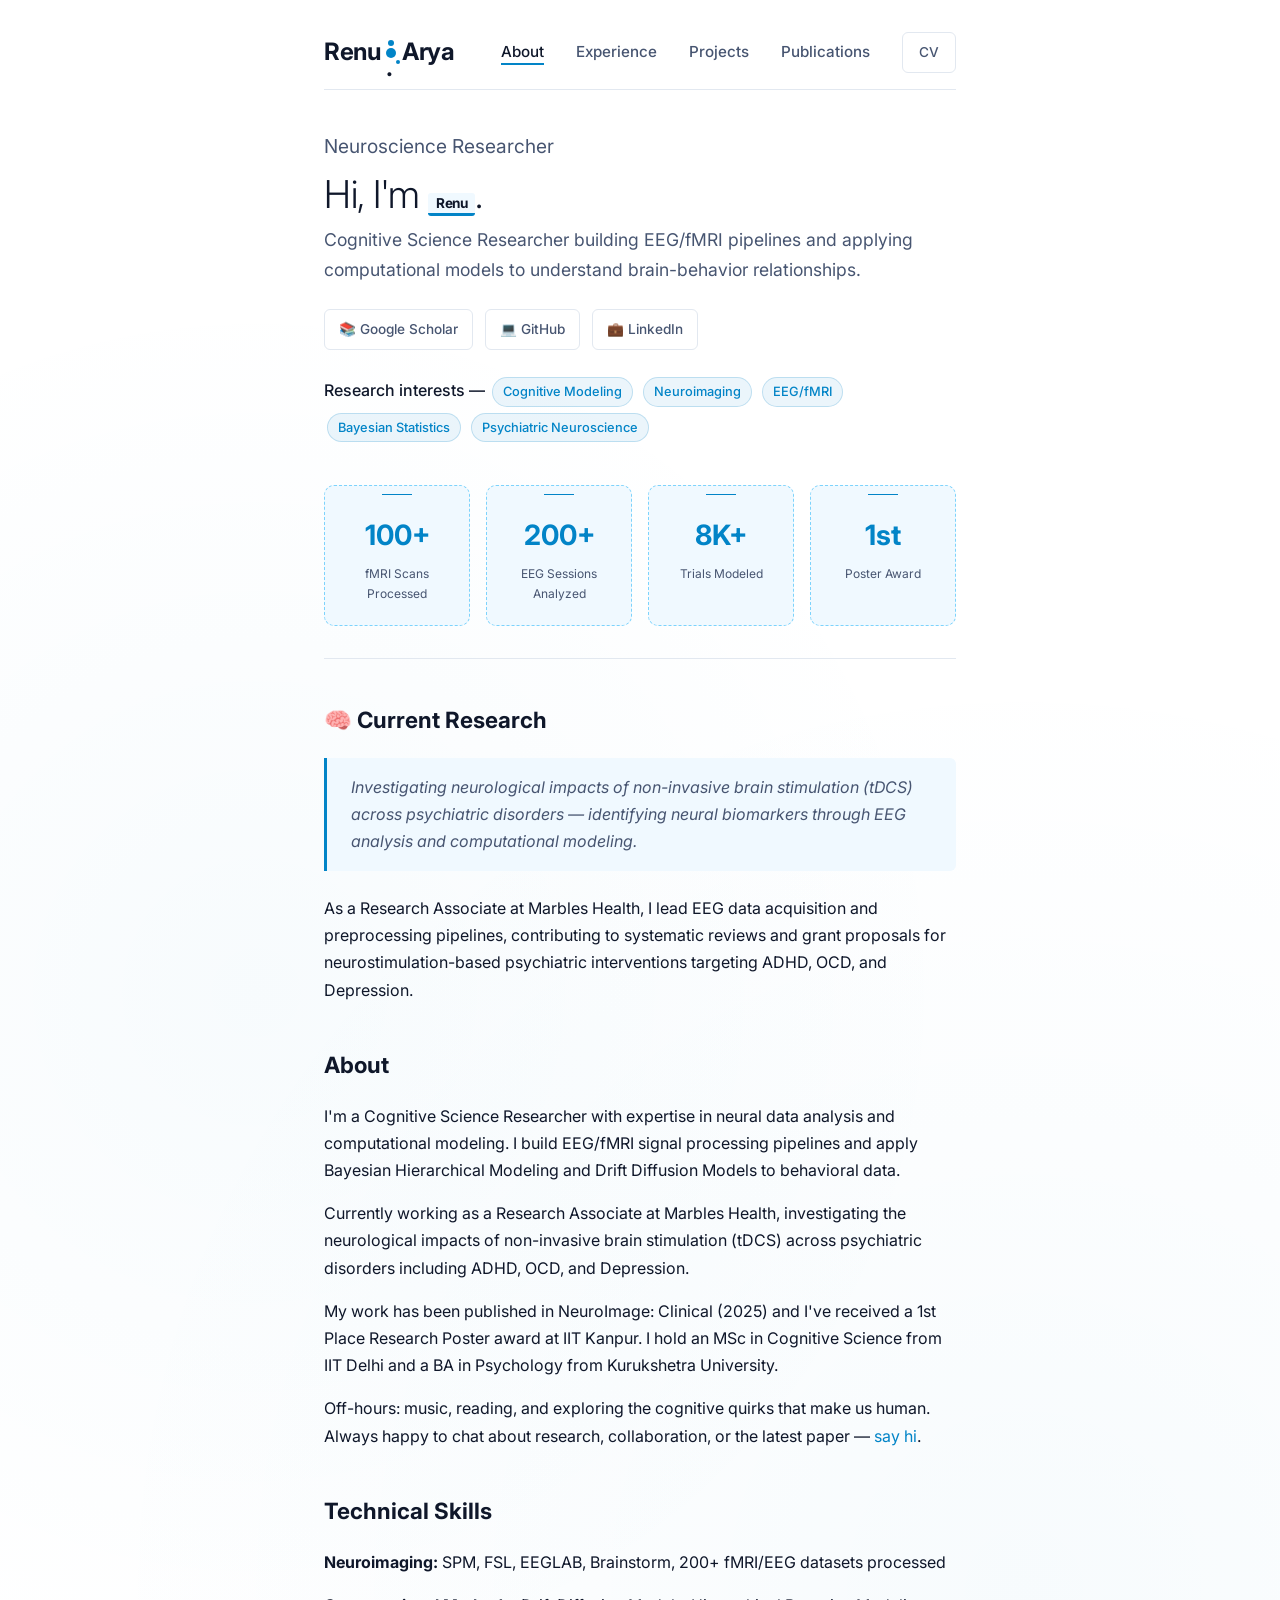
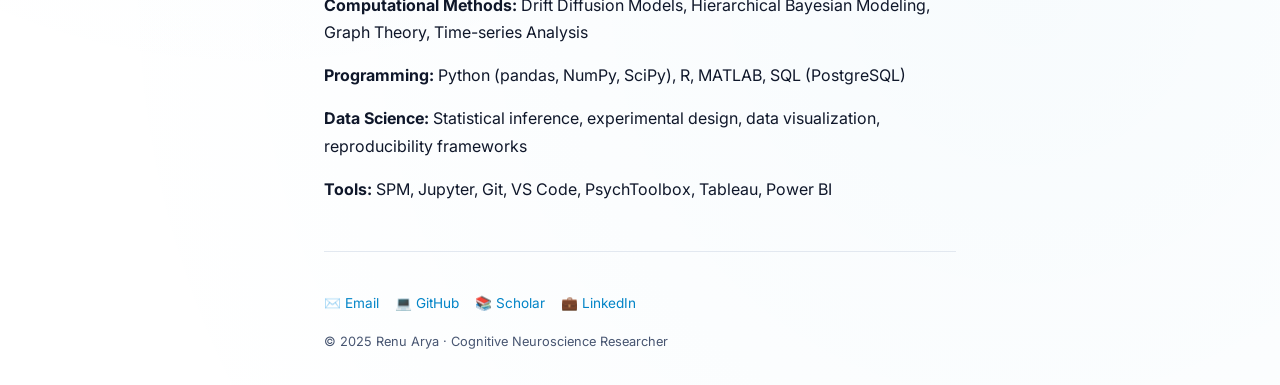
==== commit 24aca934: "Restructure portfolio into single-page home with separate tabs - Home page now shows only About sect" ====
--- a/index.html
+++ b/index.html
@@ -3,304 +3,22 @@
 <head>
   <meta charset="utf-8">
   <meta name="viewport" content="width=device-width, initial-scale=1">
-  <title>Renu Arya — Cognitive Neuroscience Researcher</title>
-  <meta name="description" content="Renu Arya - Cognitive Neuroscience Researcher specializing in EEG/fMRI analysis, computational modeling, and neurotechnology">
-  <link rel="icon" href="data:image/svg+xml,%3Csvg xmlns='http://www.w3.org/2000/svg' viewBox='0 0 100 100'%3E%3Cpath fill='%23000' d='M50,15 C60,10 70,20 80,15 C75,25 80,35 70,40 C80,40 85,50 80,55 C75,60 65,55 60,60 C65,70 55,75 50,70 C45,75 35,70 40,60 C35,55 40,50 45,40 C30,35 35,25 40,15 C50,20 60,10 50,15 Z'/%3E%3C/svg%3E">
-  <link rel="preconnect" href="https://fonts.googleapis.com">
-  <link rel="preconnect" href="https://fonts.gstatic.com" crossorigin>
+  <title>Renu Arya</title>
+  <meta name="description" content="Renu Arya - Cognitive Science Researcher">
+  <link rel="icon" href="data:image/svg+xml,%3Csvg xmlns='http://www.w3.org/2000/svg' viewBox='0 0 100 100'%3E%3Ctext y='75' font-size='70' fill='%23000'%3E%C2%A7%3C/text%3E%3C/svg%3E">
   <link href="https://fonts.googleapis.com/css2?family=Inter:wght@300;400;500;600;700&display=swap" rel="stylesheet">
-  <style>
-    :root {
-      --bg: #ffffff;
-      --text: #0f172a;
-      --muted: #475571;
-      --border: #cbd5e1;
-      --border-light: #e2e8f0;
-      --accent: #0284c7;
-      --accent-light: #7dd3fc;
-      --link: #0284c7;
-      --link-hover: #0369a1;
-      --signal: #16a34a;
-      --max-width: 720px;
-    }
-    * { margin: 0; padding: 0; box-sizing: border-box; }
-    body {
-      background: var(--bg);
-      color: var(--text);
-      font-family: 'Inter', -apple-system, BlinkMacSystemFont, sans-serif;
-      line-height: 1.7;
-      font-size: 16px;
-      background-image: radial-gradient(circle at 20% 50%, rgba(2, 132, 196, 0.03) 0%, transparent 50%),
-                        radial-gradient(circle at 80% 80%, rgba(2, 132, 196, 0.03) 0%, transparent 50%);
-    }
-    h1, h2, h3 { font-weight: 700; line-height: 1.2; }
-    h1 { font-size: 2.4rem; letter-spacing: -0.5px; }
-    h2 { font-size: 1.4rem; margin-top: 3rem; margin-bottom: 1.5rem; }
-    h3 { font-size: 1.1rem; margin-bottom: 0.5rem; }
-    p { margin-bottom: 1rem; }
-    a { color: var(--link); text-decoration: none; }
-    a:hover { color: var(--link-hover); text-decoration: underline; }
-    .shell-wide {
-      width: 100%;
-      max-width: var(--max-width);
-      margin: 0 auto;
-      padding: 32px 24px;
-    }
-    .topbar {
-      display: flex;
-      justify-content: space-between;
-      align-items: center;
-      border-bottom: 1px solid var(--border-light);
-      padding-bottom: 1rem;
-      margin-bottom: 2.5rem;
-    }
-    .mark {
-      font-size: 1.5rem;
-      font-weight: 700;
-      color: var(--text);
-      text-decoration: none;
-      letter-spacing: -0.5px;
-      display: flex;
-      align-items: center;
-      gap: 6px;
-    }
-    .mark .neuron { 
-      width: 10px; 
-      height: 10px; 
-      background: var(--accent);
-      border-radius: 50%;
-      position: relative;
-      flex-shrink: 0;
-    }
-    .mark .neuron::before,
-    .mark .neuron::after {
-      content: '';
-      position: absolute;
-      background: var(--accent);
-      border-radius: 50%;
-    }
-    .mark .neuron::before {
-      width: 6px; height: 6px;
-      top: -8px; left: 2px;
-    }
-    .mark .neuron::after {
-      width: 4px; height: 4px;
-      bottom: -6px; right: -4px;
-    }
-    nav a {
-      color: var(--muted);
-      text-decoration: none;
-      font-size: 0.95rem;
-      font-weight: 500;
-      margin-left: 1.75rem;
-      transition: all 0.2s ease;
-      position: relative;
-    }
-    nav a:hover { color: var(--text); }
-    nav a.active { color: var(--text); }
-    nav a.active::after {
-      content: '';
-      position: absolute;
-      bottom: -4px;
-      left: 0;
-      right: 0;
-      height: 2px;
-      background: var(--accent);
-    }
-    .hero { margin-bottom: 2.5rem; }
-    .hero .greeting {
-      font-size: 1.2rem;
-      color: var(--muted);
-      margin-bottom: 0.5rem;
-      font-weight: 400;
-    }
-    .hero .name {
-      font-size: 2.4rem;
-      font-weight: 300;
-      margin-bottom: 0.5rem;
-    }
-    .hero .name .highlight {
-      font-weight: 700;
-      color: var(--text);
-      border-bottom: 3px solid var(--accent);
-      padding-bottom: 2px;
-    }
-    .hero .title {
-      font-size: 1.1rem;
-      color: var(--muted);
-      margin-top: 0.5rem;
-      font-weight: 400;
-    }
-    .social-links {
-      display: flex;
-      gap: 0.75rem;
-      margin-top: 1.5rem;
-    }
-    .social-btn {
-      display: inline-flex;
-      align-items: center;
-      gap: 6px;
-      padding: 8px 14px;
-      border: 1px solid var(--border);
-      border-radius: 6px;
-      color: var(--muted);
-      font-size: 0.85rem;
-      font-weight: 500;
-      transition: all 0.15s ease;
-      background: white;
-    }
-    .social-btn:hover {
-      color: var(--link);
-      border-color: var(--link);
-    }
-    .tag {
-      display: inline-block;
-      background: rgba(2, 132, 196, 0.08);
-      color: var(--link);
-      border: 1px solid rgba(2, 132, 196, 0.2);
-      padding: 3px 10px;
-      border-radius: 20px;
-      font-size: 0.8rem;
-      font-weight: 500;
-      margin: 3px;
-    }
-    .section { margin: 3rem 0; }
-    .post {
-      border-bottom: 1px solid var(--border-light);
-      padding: 1.5rem 0;
-    }
-    .post:last-child { border-bottom: none; }
-    .post h3 { font-size: 1.05rem; display: flex; align-items: center; gap: 8px; }
-    .post h3 .level {
-      font-size: 0.75rem;
-      background: var(--accent);
-      color: white;
-      padding: 2px 8px;
-      border-radius: 10px;
-      font-weight: 600;
-    }
-    .post .meta {
-      font-size: 0.85rem;
-      color: var(--muted);
-      margin-bottom: 0.5rem;
-      display: flex;
-      gap: 0.5rem;
-      align-items: center;
-      flex-wrap: wrap;
-    }
-    .post .meta .org { font-weight: 600; color: var(--text); }
-    .post .meta .period { color: var(--accent); }
-    .post p { color: var(--muted); margin-bottom: 0.5rem; }
-    .post .tags { margin-top: 0.5rem; }
-    .cv-link {
-      display: inline-inline-flex;
-      align-items: center;
-      gap: 6px;
-      font-size: 0.85rem;
-      color: var(--muted);
-      border: 1px solid var(--border);
-      padding: 8px 16px;
-      border-radius: 6px;
-      transition: all 0.15s ease;
-      background: white;
-    }
-    .cv-link:hover {
-      color: var(--text);
-      border-color: var(--border-dark);
-    }
-    .stats-grid {
-      display: grid;
-      grid-template-columns: repeat(auto-fit, minmax(140px, 1fr));
-      gap: 1rem;
-      margin-top: 2rem;
-    }
-    .stat-card {
-      background: #f0f9ff;
-      border: 1px dashed var(--accent-light);
-      padding: 1.25rem;
-      border-radius: 10px;
-      text-align: center;
-      position: relative;
-      overflow: hidden;
-    }
-    .stat-card::before {
-      content: '';
-      position: absolute;
-      top: 8px;
-      left: 50%;
-      transform: translateX(-50%);
-      width: 30px;
-      height: 1px;
-      background: var(--accent);
-    }
-    .stat-card .value {
-      font-size: 1.75rem;
-      font-weight: 700;
-      color: var(--accent);
-      margin-top: 6px;
-    }
-    .stat-card .label {
-      font-size: 0.75rem;
-      color: var(--muted);
-      margin-top: 0.25rem;
-    }
-    footer {
-      border-top: 1px solid var(--border-light);
-      padding-top: 2rem;
-      margin-top: 2.5rem;
-      color: var(--muted);
-      font-size: 0.85rem;
-    }
-    .footer-links {
-      display: flex;
-      gap: 1rem;
-      margin: 1rem 0;
-      flex-wrap: wrap;
-    }
-    .divider {
-      height: 1px;
-      background: var(--border-light);
-      margin: 2rem 0;
-      position: relative;
-    }
-    .divider::after {
-      content: '🧠';
-      position: absolute;
-      left: 50%;
-      top: -8px;
-      transform: translateX(-50%);
-      font-size: 12px;
-    }
-    .quote {
-      font-style: italic;
-      color: var(--muted);
-      border-left: 3px solid var(--accent);
-      padding: 1rem 1.5rem;
-      margin: 1.5rem 0;
-      background: #f0f9ff;
-      border-radius: 0 6px 6px 0;
-    }
-    .neural {
-      color: var(--accent);
-      opacity: 0.6;
-    }
-  </style>
+  <link rel="stylesheet" href="css/style.css">
 </head>
 <body>
   <div class="shell-wide">
     <header class="topbar">
-      <a class="mark" href="./">
-        <span style="position: relative; display: inline-block;">
-          Renu
-          <span class="neuron"></span>
-        </span> Arya
-      </a>
+      <a class="mark" href="./">Renu<span class="dot">.</span>Arya</a>
       <nav>
         <a href="./" class="active">About</a>
+        <a href="experience.html">Experience</a>
+        <a href="project.html">Projects</a>
         <a href="publications.html">Publications</a>
-        <a href="cv.md" class="cv-link" target="_blank" rel="noopener">
-          → <span>CV</span>
-        </a>
+        <a href="cv.pdf" class="cv-link" target="_blank" rel="noopener">CV</a>
       </nav>
     </header>
 
@@ -308,10 +26,10 @@
       <p class="greeting">Neuroscience Researcher</p>
       <h1 class="name">Hi, I'm <span class="highlight">Renu</span>.</h1>
       <p class="title">
-        Cognitive Neuroscience Researcher building EEG/fMRI pipelines and
+        Cognitive Science Researcher building EEG/fMRI pipelines and
         applying computational models to understand brain-behavior relationships.
       </p>
-      
+
       <div class="social-links">
         <a href="https://scholar.google.com/citations?hl=en&user=OG6-NsIAAAAJ" target="_blank" rel="noopener">
           <span class="social-btn">📚 Google Scholar</span>
@@ -323,14 +41,14 @@
           <span class="social-btn">💼 LinkedIn</span>
         </a>
       </div>
-      
-      <p class="interests" style="margin-top: 1.5rem;"><span style="font-weight:500;">Research domains — </span>
+
+      <p class="interests" style="margin-top: 1.5rem;">
+        <span style="font-weight:500;">Research interests — </span>
+        <span class="tag">Cognitive Modeling</span>
         <span class="tag">Neuroimaging</span>
         <span class="tag">EEG/fMRI</span>
-        <span class="tag">Computational Modeling</span>
-        <span class="tag">tES/tDCS</span>
+        <span class="tag">Bayesian Statistics</span>
         <span class="tag">Psychiatric Neuroscience</span>
-        <span class="tag">Cognitive Neuroscience</span>
       </p>
     </section>
 
@@ -371,97 +89,31 @@
     </section>
 
     <section class="section">
-      <h2>Experience</h2>
-      <div class="post">
-        <h3>Research Associate <span class="level">Senior</span></h3>
-        <div class="meta">
-          <span class="org">Marbles Health</span>
-          <span class="period">Oct 2025 – Present</span>
-        </div>
-        <p>Leading EEG biomarker identification from tDCS data in psychiatric populations. Building automated analysis pipelines in MATLAB and Python for 200+ EEG sessions.</p>
-        <div class="tags">
-          <span class="tag">tDCS</span>
-          <span class="tag">EEG Analysis</span>
-          <span class="tag">Biomarkers</span>
-          <span class="tag">Python</span>
-        </div>
-      </div>
-      <div class="post">
-        <h3>Network Neuroscience Researcher <span class="level">Mid</span></h3>
-        <div class="meta">
-          <span class="org">NCNL, SAIDE, IIT Jodhpur</span>
-          <span class="period">May–Sept 2025</span>
-        </div>
-        <p>Built fMRI connectome analysis pipeline processing 200+ datasets. Applied graph theory to map resting-state networks in Alzheimer's populations vs healthy controls.</p>
-        <div class="tags">
-          <span class="tag">fMRI</span>
-          <span class="tag">SPM</span>
-          <span class="tag">Graph Theory</span>
-          <span class="tag">Network Neuroscience</span>
-        </div>
-      </div>
-      <div class="post">
-        <h3>Computational Modeling Intern <span class="level">Junior</span></h3>
-        <div class="meta">
-          <span class="org">LINCS Group, IIT Delhi</span>
-          <span class="period">Aug 2024 – May 2025</span>
-        </div>
-        <p>Modeled 8,000+ behavioral decision trials using Drift Diffusion Models with Hierarchical Bayesian inference. Estimated latent cognitive parameters underlying value-based choices.</p>
-        <div class="tags">
-          <span class="tag">DDM</span>
-          <span class="tag">Bayesian Modeling</span>
-          <span class="tag">R</span>
-          <span class="tag">Psychometrics</span>
-        </div>
-      </div>
-      <div class="post">
-        <h3>Research Assistant <span class="level">Junior</span></h3>
-        <div class="meta">
-          <span class="org">TRANSiT Lab, IIT Kanpur</span>
-          <span class="period">May 2024 – Mar 2025</span>
-        </div>
-        <p>Analyzed tRNS treatment efficacy in ADHD using advanced signal processing (FOOOF, wavelets). Received 1st place poster award for cognitive fatigue research.</p>
-        <div class="tags">
-          <span class="tag">tRNS</span>
-          <span class="tag">ADHD</span>
-          <span class="tag">Signal Processing</span>
-          <span class="tag">Statistics</span>
-        </div>
-      </div>
-    </section>
+      <h2>About</h2>
+      <p>
+        I'm a Cognitive Science Researcher with expertise in neural data analysis
+        and computational modeling. I build EEG/fMRI signal processing pipelines
+        and apply Bayesian Hierarchical Modeling and Drift Diffusion Models to
+        behavioral data.
+      </p>
 
-    <section class="section">
-      <h2>Selected Research</h2>
-      <div class="post">
-        <h3>Pilot Mental Health Survey <span class="level">Collaboration</span></h3>
-        <div class="meta">IIT Kanpur · Survey Study</div>
-        <p>Co-led analysis of mental health survey (N=50) assessing depression, anxiety, coping patterns, and counseling access barriers among students.</p>
-        <div class="tags">
-          <span class="tag">Survey Research</span>
-          <span class="tag">Mental Health</span>
-          <span class="tag">Statistics</span>
-        </div>
-      </div>
-      <div class="post">
-        <h3>n-back Working Memory Task <span class="level">Independent</span></h3>
-        <div class="meta">IIT Delhi · MATLAB Experiment</div>
-        <p>Designed and validated 2-back task with 10 participants. Demonstrated load-dependent increases in reaction times and error rates.</p>
-        <div class="tags">
-          <span class="tag">MATLAB</span>
-          <span class="tag">Psychophysics</span>
-          <span class="tag">Experimental Design</span>
-        </div>
-      </div>
-      <div class="post">
-        <h3>Fatigue & Cognitive Performance <span class="level">Independent</span></h3>
-        <div class="meta">IIT Delhi · Quantitative Study</div>
-        <p>Longitudinal analysis of 20+ sessions showing that rest breaks improve arithmetic performance (RT: 98.2s → 81.1s), supporting Cognitive Load Theory.</p>
-        <div class="tags">
-          <span class="tag">Quantitative Analysis</span>
-          <span class="tag">Cognitive Load</span>
-          <span class="tag">Statistics</span>
-        </div>
-      </div>
+      <p>
+        Currently working as a Research Associate at Marbles Health, investigating
+        the neurological impacts of non-invasive brain stimulation (tDCS) across
+        psychiatric disorders including ADHD, OCD, and Depression.
+      </p>
+
+      <p>
+        My work has been published in NeuroImage: Clinical (2025) and I've received
+        a 1st Place Research Poster award at IIT Kanpur. I hold an MSc in Cognitive
+        Science from IIT Delhi and a BA in Psychology from Kurukshetra University.
+      </p>
+
+      <p>
+        Off-hours: music, reading, and exploring the cognitive quirks that make
+        us human. Always happy to chat about research, collaboration, or the latest
+        paper — <a href="mailto:renu@iitdalumni.com">say hi</a>.
+      </p>
     </section>
 
     <section class="section">
@@ -480,9 +132,6 @@
         <a href="https://scholar.google.com/citations?hl=en&user=OG6-NsIAAAAJ" target="_blank" rel="noopener">📚 Scholar</a>
         <a href="https://www.linkedin.com/in/renuarya07/" target="_blank" rel="noopener">💼 LinkedIn</a>
       </div>
-      <div style="margin-top: 0.5rem;">
-        Email: renu@iitdalumni.com
-      </div>
       <div style="margin-top: 0.25rem; font-size: 0.8rem;">
         © 2025 Renu Arya · Cognitive Neuroscience Researcher
       </div>
--- a/css/style.css
+++ b/css/style.css
@@ -0,0 +1,271 @@
+/* Renu Arya Portfolio - Clean Neuroscience Theme */
+:root {
+  --bg: #ffffff;
+  --text: #0f172a;
+  --muted: #475571;
+  --border: #e2e8f0;
+  --accent: #0284c7;
+  --accent-light: #7dd3fc;
+  --link: #0284c7;
+  --link-hover: #0369a1;
+  --max-width: 680px;
+}
+* { margin: 0; padding: 0; box-sizing: border-box; }
+body {
+  background: var(--bg);
+  color: var(--text);
+  font-family: 'Inter', -apple-system, BlinkMacSystemFont, sans-serif;
+  line-height: 1.7;
+  font-size: 16px;
+  background-image: radial-gradient(circle at 20% 50%, rgba(2, 132, 196, 0.03) 0%, transparent 50%),
+                    radial-gradient(circle at 80% 80%, rgba(2, 132, 196, 0.03) 0%, transparent 50%);
+}
+h1, h2, h3 { font-weight: 700; line-height: 1.2; }
+h1 { font-size: 2.4rem; letter-spacing: -0.5px; }
+h2 { font-size: 1.4rem; margin-top: 3rem; margin-bottom: 1.5rem; }
+h3 { font-size: 1.1rem; margin-bottom: 0.5rem; }
+p { margin-bottom: 1rem; }
+a { color: var(--link); text-decoration: none; }
+a:hover { color: var(--link-hover); text-decoration: underline; }
+.shell-wide {
+  width: 100%;
+  max-width: var(--max-width);
+  margin: 0 auto;
+  padding: 32px 24px;
+}
+.topbar {
+  display: flex;
+  justify-content: space-between;
+  align-items: center;
+  border-bottom: 1px solid var(--border);
+  padding-bottom: 1rem;
+  margin-bottom: 2.5rem;
+}
+.mark {
+  font-size: 1.5rem;
+  font-weight: 700;
+  color: var(--text);
+  text-decoration: none;
+  letter-spacing: -0.5px;
+  display: flex;
+  align-items: center;
+  gap: 6px;
+}
+.mark .dot {
+  width: 10px; height: 10px;
+  background: var(--accent);
+  border-radius: 50%;
+  position: relative;
+}
+.mark .dot::before, .mark .dot::after {
+  content: '';
+  position: absolute;
+  background: var(--accent);
+  border-radius: 50%;
+}
+.mark .dot::before { width: 6px; height: 6px; top: -8px; left: 2px; }
+.mark .dot::after { width: 4px; height: 4px; bottom: -6px; right: -4px; }
+nav a {
+  color: var(--muted);
+  text-decoration: none;
+  font-size: 0.95rem;
+  font-weight: 500;
+  margin-left: 1.75rem;
+  transition: all 0.2s ease;
+  position: relative;
+}
+nav a:hover { color: var(--text); }
+nav a.active { color: var(--text); }
+nav a.active::after {
+  content: '';
+  position: absolute;
+  bottom: -4px;
+  left: 0;
+  right: 0;
+  height: 2px;
+  background: var(--accent);
+}
+.hero { margin-bottom: 2.5rem; }
+.hero .greeting {
+  font-size: 1.2rem;
+  color: var(--muted);
+  margin-bottom: 0.5rem;
+  font-weight: 400;
+}
+.hero .name {
+  font-size: 2.4rem;
+  font-weight: 300;
+  margin-bottom: 0.5rem;
+}
+.hero .name .highlight {
+  font-weight: 700;
+  color: var(--text);
+  border-bottom: 3px solid var(--accent);
+  padding-bottom: 2px;
+}
+.hero .title {
+  font-size: 1.1rem;
+  color: var(--muted);
+  margin-top: 0.5rem;
+  font-weight: 400;
+}
+.social-links {
+  display: flex;
+  gap: 0.75rem;
+  margin-top: 1.5rem;
+}
+.social-btn {
+  display: inline-flex;
+  align-items: center;
+  gap: 6px;
+  padding: 8px 14px;
+  border: 1px solid var(--border);
+  border-radius: 6px;
+  color: var(--muted);
+  font-size: 0.85rem;
+  font-weight: 500;
+  transition: all 0.15s ease;
+  background: white;
+}
+.social-btn:hover {
+  color: var(--link);
+  border-color: var(--link);
+}
+.tag {
+  display: inline-block;
+  background: rgba(2, 132, 196, 0.08);
+  color: var(--link);
+  border: 1px solid rgba(2, 132, 196, 0.2);
+  padding: 3px 10px;
+  border-radius: 20px;
+  font-size: 0.8rem;
+  font-weight: 500;
+  margin: 3px;
+}
+.section { margin: 3rem 0; }
+.post {
+  border-bottom: 1px solid var(--border);
+  padding: 1.5rem 0;
+}
+.post:last-child { border-bottom: none; }
+.post h3 {
+  font-size: 1.05rem;
+  display: flex;
+  align-items: center;
+  gap: 8px;
+}
+.post .level {
+  font-size: 0.75rem;
+  background: var(--accent);
+  color: white;
+  padding: 2px 8px;
+  border-radius: 10px;
+  font-weight: 600;
+}
+.post .meta {
+  font-size: 0.85rem;
+  color: var(--muted);
+  margin-bottom: 0.5rem;
+  display: flex;
+  gap: 0.5rem;
+  align-items: center;
+  flex-wrap: wrap;
+}
+.post .meta .org { font-weight: 600; color: var(--text); }
+.post .meta .period { color: var(--accent); }
+.post p { color: var(--muted); margin-bottom: 0.5rem; }
+.post .tags { margin-top: 0.5rem; }
+.cv-link {
+  display: inline-flex;
+  align-items: center;
+  gap: 6px;
+  font-size: 0.85rem;
+  color: var(--muted);
+  border: 1px solid var(--border);
+  padding: 8px 16px;
+  border-radius: 6px;
+  transition: all 0.15s ease;
+  background: white;
+}
+.cv-link:hover {
+  color: var(--text);
+  border-color: var(--border);
+}
+.stats-grid {
+  display: grid;
+  grid-template-columns: repeat(auto-fit, minmax(140px, 1fr));
+  gap: 1rem;
+  margin-top: 2rem;
+}
+.stat-card {
+  background: #f0f9ff;
+  border: 1px dashed var(--accent-light);
+  padding: 1.25rem;
+  border-radius: 10px;
+  text-align: center;
+  position: relative;
+  overflow: hidden;
+}
+.stat-card::before {
+  content: '';
+  position: absolute;
+  top: 8px;
+  left: 50%;
+  transform: translateX(-50%);
+  width: 30px;
+  height: 1px;
+  background: var(--accent);
+}
+.stat-card .value {
+  font-size: 1.75rem;
+  font-weight: 700;
+  color: var(--accent);
+  margin-top: 6px;
+}
+.stat-card .label {
+  font-size: 0.75rem;
+  color: var(--muted);
+  margin-top: 0.25rem;
+}
+.divider {
+  height: 1px;
+  background: var(--border);
+  margin: 2rem 0;
+}
+.quote {
+  font-style: italic;
+  color: var(--muted);
+  border-left: 3px solid var(--accent);
+  padding: 1rem 1.5rem;
+  margin: 1.5rem 0;
+  background: #f0f9ff;
+  border-radius: 0 6px 6px 0;
+}
+footer {
+  border-top: 1px solid var(--border);
+  padding-top: 1.5rem;
+  margin-top: 2rem;
+  color: var(--muted);
+  font-size: 0.85rem;
+}
+.footer-links {
+  display: flex;
+  gap: 1rem;
+  margin: 1rem 0;
+  flex-wrap: wrap;
+}
+.citation-count {
+  display: inline-block;
+  background: var(--accent);
+  color: white;
+  font-size: 0.7rem;
+  padding: 2px 8px;
+  border-radius: 10px;
+  margin-right: 8px;
+}
+.highlight {
+  background: #f0f9ff;
+  padding: 2px 8px;
+  border-radius: 3px;
+  font-size: 0.85rem;
+}
